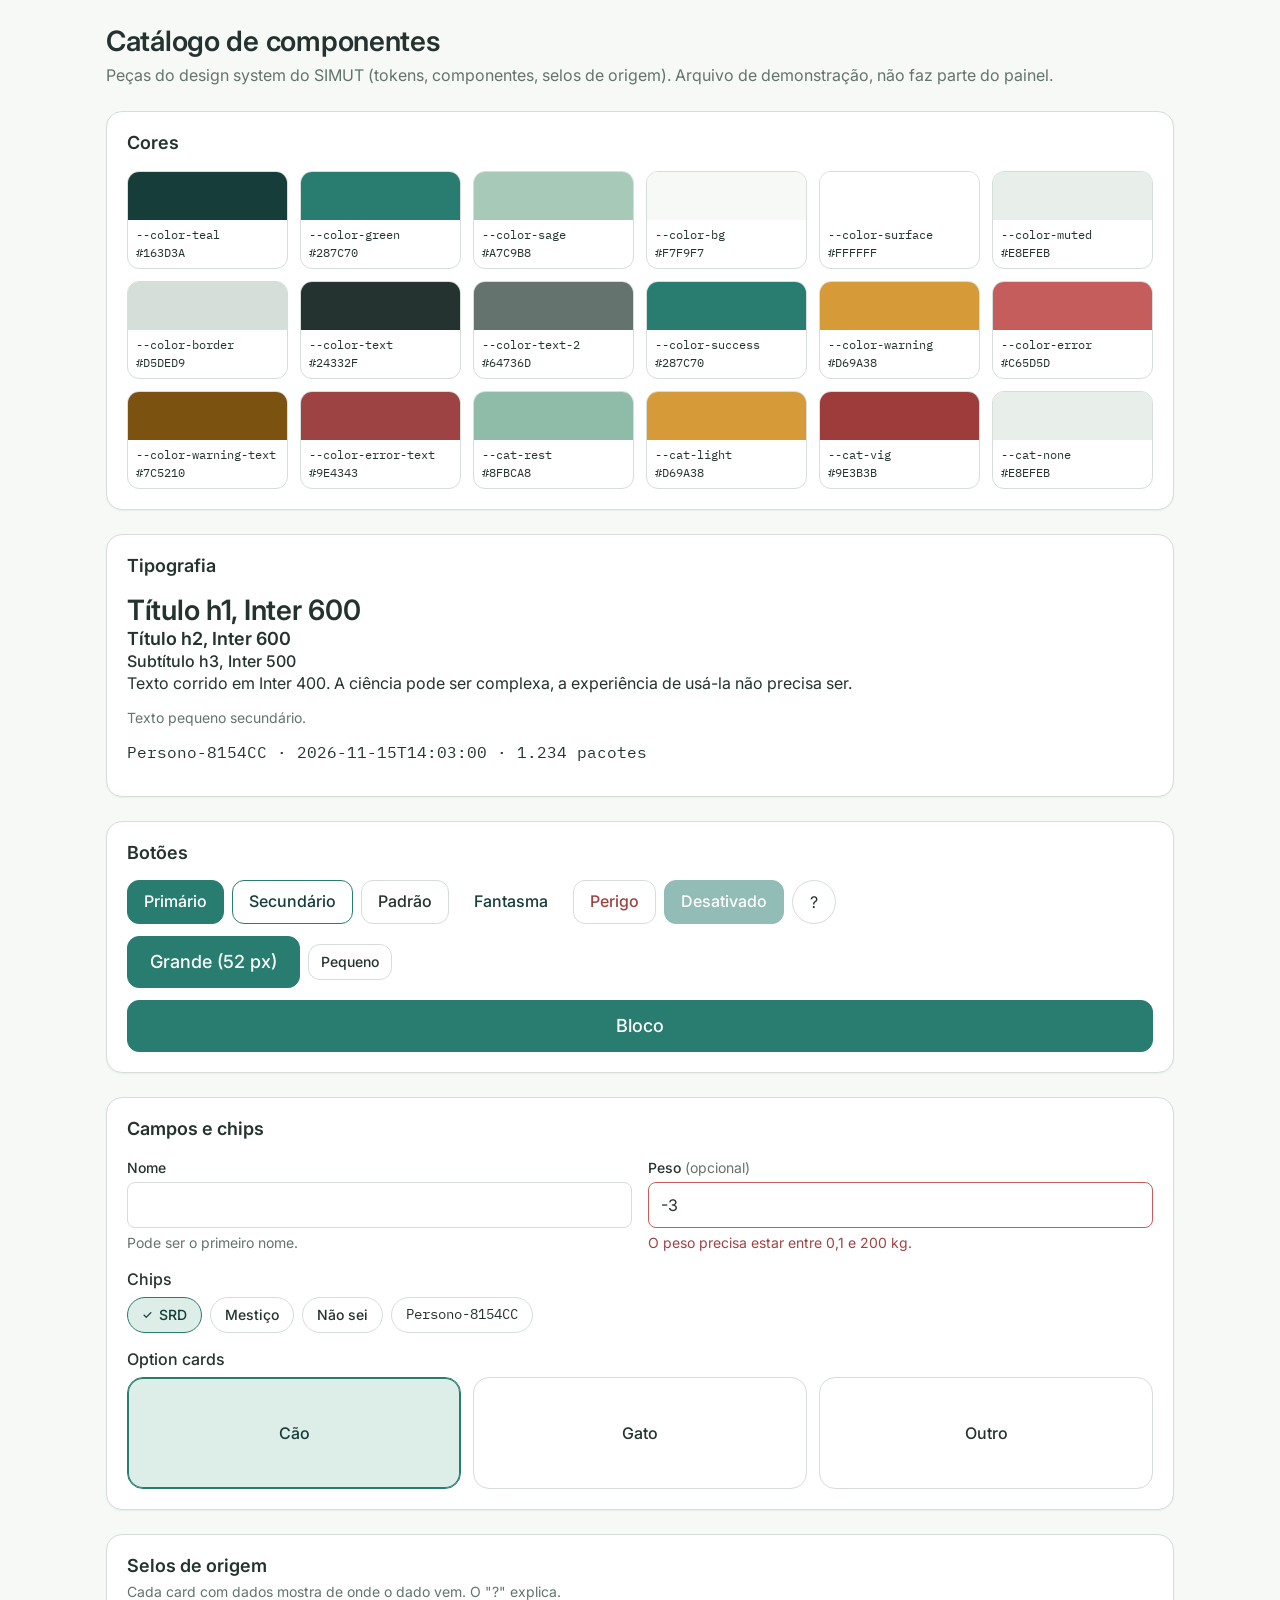
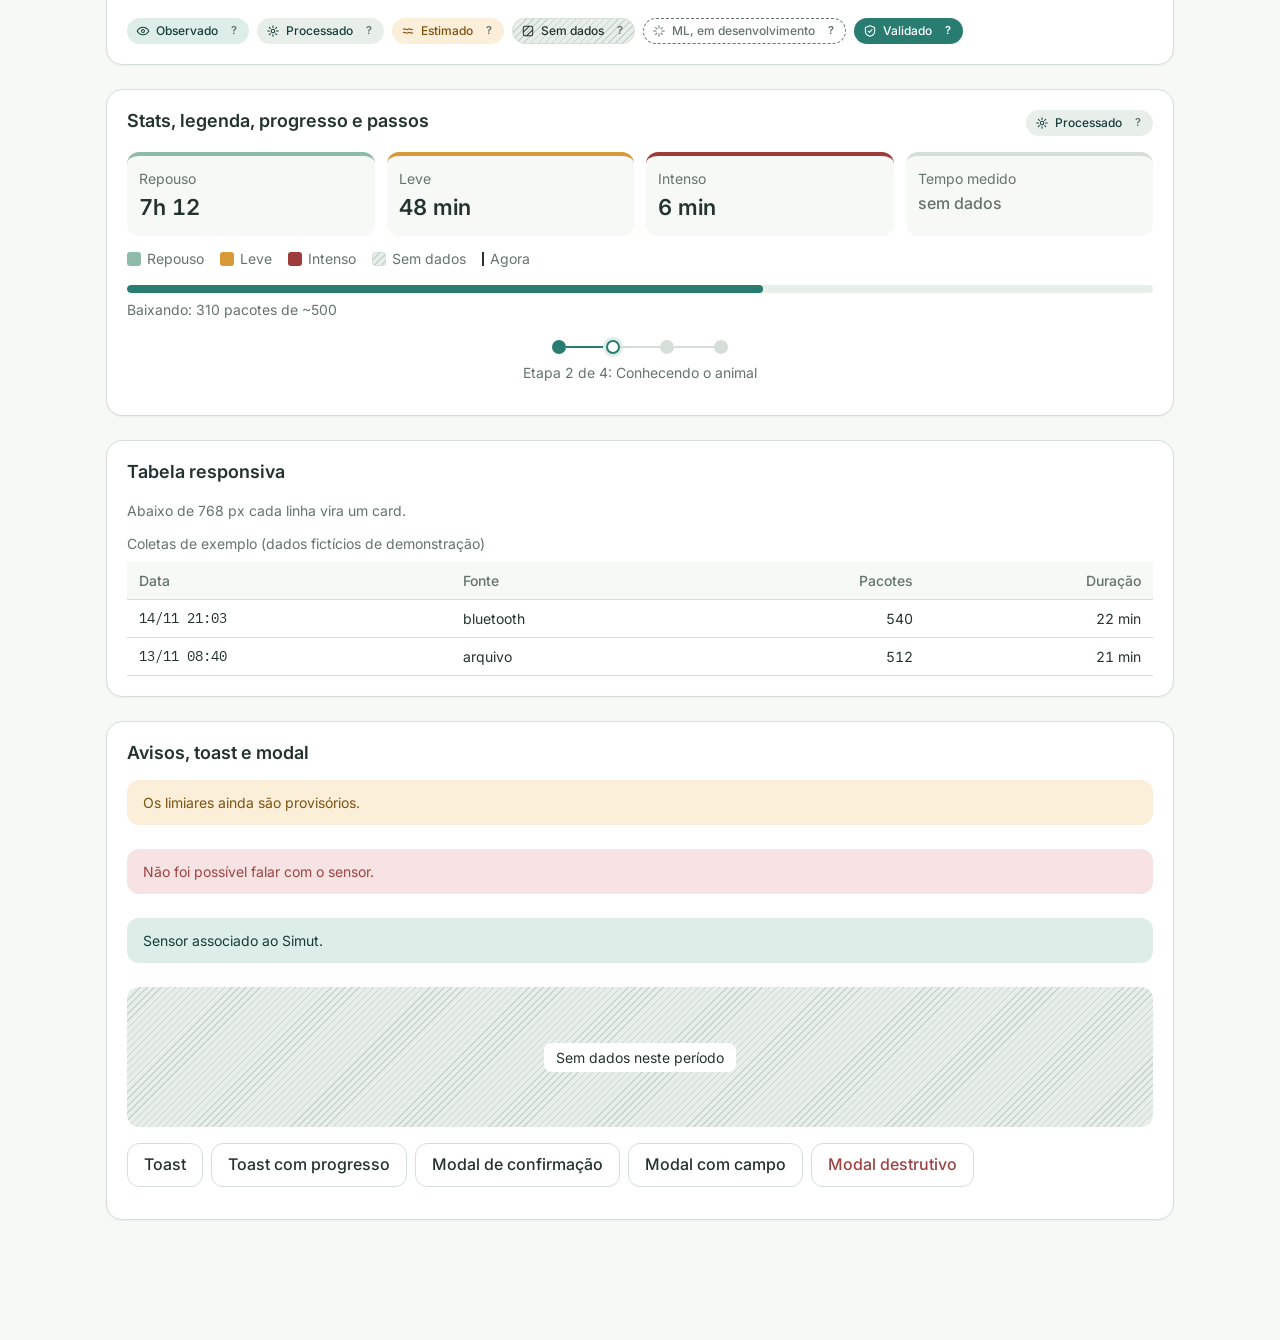
==== tools/componentes.html @ b7f7ee95 "feat: componentes base, toast, modal e selos de origem" ====
<!doctype html>
<html lang="pt-BR">
<head>
  <meta charset="utf-8">
  <meta name="viewport" content="width=device-width, initial-scale=1, viewport-fit=cover">
  <meta name="theme-color" content="#F7F9F7">
  <title>SIMUT | Catálogo de componentes</title>
  <link rel="icon" href="../img/simut.svg" type="image/svg+xml">
  <link rel="preconnect" href="https://fonts.googleapis.com">
  <link rel="preconnect" href="https://fonts.gstatic.com" crossorigin>
  <link rel="stylesheet" href="https://fonts.googleapis.com/css2?family=IBM+Plex+Mono:wght@400;500&family=Inter:wght@400;500;600&display=swap">
  <link rel="stylesheet" href="../css/tokens.css?v=10">
  <link rel="stylesheet" href="../css/base.css?v=10">
  <link rel="stylesheet" href="../css/components.css?v=10">
  <style>
    .cat { max-width: 1100px; margin: 0 auto; padding: 24px 16px 96px; display: grid; gap: 24px; }
    .cat > header p { margin: 4px 0 0; }
    .swatches { display: grid; grid-template-columns: repeat(auto-fill, minmax(140px, 1fr)); gap: 12px; }
    .swatch { border: 1px solid var(--color-border); border-radius: var(--radius); overflow: hidden; background: var(--color-surface); font-size: var(--fs-xs); }
    .swatch div { height: 48px; }
    .swatch p { margin: 0; padding: 6px 8px; }
    .demo-grid { display: grid; grid-template-columns: repeat(auto-fit, minmax(260px, 1fr)); gap: 16px; }
  </style>
</head>
<body>
  <a class="skip-link" href="#conteudo">Pular para o conteúdo</a>
  <main class="cat" id="conteudo">
    <header>
      <h1>Catálogo de componentes</h1>
      <p class="muted">Peças do design system do SIMUT (tokens, componentes, selos de origem). Arquivo de demonstração, não faz parte do painel.</p>
    </header>

    <section class="card" aria-labelledby="h-cores">
      <div class="card-head"><h2 id="h-cores">Cores</h2></div>
      <div class="swatches" id="swatches"></div>
    </section>

    <section class="card" aria-labelledby="h-tipo">
      <div class="card-head"><h2 id="h-tipo">Tipografia</h2></div>
      <h1>Título h1, Inter 600</h1>
      <h2>Título h2, Inter 600</h2>
      <h3>Subtítulo h3, Inter 500</h3>
      <p>Texto corrido em Inter 400. A ciência pode ser complexa, a experiência de usá-la não precisa ser.</p>
      <p class="small muted">Texto pequeno secundário.</p>
      <p class="mono">Persono-8154CC · 2026-11-15T14:03:00 · 1.234 pacotes</p>
    </section>

    <section class="card" aria-labelledby="h-btn">
      <div class="card-head"><h2 id="h-btn">Botões</h2></div>
      <div class="row">
        <button class="btn primary" type="button">Primário</button>
        <button class="btn secondary" type="button">Secundário</button>
        <button class="btn" type="button">Padrão</button>
        <button class="btn ghost" type="button">Fantasma</button>
        <button class="btn danger" type="button">Perigo</button>
        <button class="btn primary" type="button" disabled>Desativado</button>
        <button class="icon-btn" type="button" aria-label="Exemplo de botão de ícone">?</button>
      </div>
      <div class="row" style="margin-top:12px">
        <button class="btn primary lg" type="button">Grande (52 px)</button>
        <button class="btn sm" type="button">Pequeno</button>
      </div>
      <div style="margin-top:12px"><button class="btn primary lg btn-block" type="button">Bloco</button></div>
    </section>

    <section class="card" aria-labelledby="h-campos">
      <div class="card-head"><h2 id="h-campos">Campos e chips</h2></div>
      <div class="demo-grid">
        <div class="field">
          <label for="f1">Nome</label>
          <input class="input" id="f1" autocomplete="off" aria-describedby="f1-help">
          <p class="help" id="f1-help">Pode ser o primeiro nome.</p>
        </div>
        <div class="field">
          <label for="f2">Peso <span class="optional">(opcional)</span></label>
          <input class="input" id="f2" type="number" step="0.1" aria-invalid="true" aria-describedby="f2-err" value="-3">
          <p class="error" id="f2-err">O peso precisa estar entre 0,1 e 200 kg.</p>
        </div>
      </div>
      <h3 style="margin:16px 0 8px">Chips</h3>
      <div class="chips" role="radiogroup" aria-label="Raça" id="chipDemo">
        <button class="chip" type="button" role="radio" aria-checked="true">SRD</button>
        <button class="chip" type="button" role="radio" aria-checked="false">Mestiço</button>
        <button class="chip" type="button" role="radio" aria-checked="false">Não sei</button>
        <span class="chip static mono">Persono-8154CC</span>
      </div>
      <h3 style="margin:16px 0 8px">Option cards</h3>
      <div class="option-grid" role="radiogroup" aria-label="Espécie" id="optDemo">
        <button class="option-card" type="button" role="radio" aria-checked="true">Cão</button>
        <button class="option-card" type="button" role="radio" aria-checked="false">Gato</button>
        <button class="option-card" type="button" role="radio" aria-checked="false">Outro</button>
      </div>
    </section>

    <section class="card" aria-labelledby="h-selos">
      <div class="card-head">
        <div><h2 id="h-selos">Selos de origem</h2><p class="card-sub">Cada card com dados mostra de onde o dado vem. O "?" explica.</p></div>
      </div>
      <div class="row" id="badges"></div>
    </section>

    <section class="card" aria-labelledby="h-stats">
      <div class="card-head"><h2 id="h-stats">Stats, legenda, progresso e passos</h2><span id="statBadge"></span></div>
      <div class="stats">
        <div class="stat rest"><span class="label">Repouso</span><span class="value">7h 12</span></div>
        <div class="stat light"><span class="label">Leve</span><span class="value">48 min</span></div>
        <div class="stat vig"><span class="label">Intenso</span><span class="value">6 min</span></div>
        <div class="stat"><span class="label">Tempo medido</span><span class="value none">sem dados</span></div>
      </div>
      <ul class="legend">
        <li><span class="sw rest"></span>Repouso</li>
        <li><span class="sw light"></span>Leve</li>
        <li><span class="sw vig"></span>Intenso</li>
        <li><span class="sw none"></span>Sem dados</li>
        <li><span class="sw line"></span>Agora</li>
      </ul>
      <div class="progress" style="margin-top:16px">
        <div class="bar"><span style="width:62%"></span></div>
        <p>Baixando: 310 pacotes de ~500</p>
      </div>
      <div style="margin-top:20px">
        <ol class="steps" aria-hidden="true">
          <li class="done"><span class="dot"></span></li>
          <li class="current"><span class="dot"></span></li>
          <li><span class="dot"></span></li>
          <li><span class="dot"></span></li>
        </ol>
        <p class="steps-label">Etapa 2 de 4: Conhecendo o animal</p>
      </div>
    </section>

    <section class="card" aria-labelledby="h-tabela">
      <div class="card-head"><h2 id="h-tabela">Tabela responsiva</h2></div>
      <p class="small muted">Abaixo de 768 px cada linha vira um card.</p>
      <table class="table table--cards">
        <caption>Coletas de exemplo (dados fictícios de demonstração)</caption>
        <thead><tr><th>Data</th><th>Fonte</th><th class="num">Pacotes</th><th class="num">Duração</th></tr></thead>
        <tbody>
          <tr><td data-label="Data" class="mono">14/11 21:03</td><td data-label="Fonte">bluetooth</td><td data-label="Pacotes" class="num">540</td><td data-label="Duração" class="num">22 min</td></tr>
          <tr><td data-label="Data" class="mono">13/11 08:40</td><td data-label="Fonte">arquivo</td><td data-label="Pacotes" class="num">512</td><td data-label="Duração" class="num">21 min</td></tr>
        </tbody>
      </table>
    </section>

    <section class="card" aria-labelledby="h-avisos">
      <div class="card-head"><h2 id="h-avisos">Avisos, toast e modal</h2></div>
      <div class="stack">
        <p class="notice warning">Os limiares ainda são provisórios.</p>
        <p class="notice error">Não foi possível falar com o sensor.</p>
        <p class="notice success">Sensor associado ao Simut.</p>
        <div class="empty-state"><span>Sem dados neste período</span></div>
      </div>
      <div class="row" style="margin-top:16px">
        <button class="btn" type="button" id="tInfo">Toast</button>
        <button class="btn" type="button" id="tProg">Toast com progresso</button>
        <button class="btn" type="button" id="mConfirm">Modal de confirmação</button>
        <button class="btn" type="button" id="mPrompt">Modal com campo</button>
        <button class="btn danger" type="button" id="mDanger">Modal destrutivo</button>
      </div>
      <p class="small muted" id="modalOut" aria-live="polite"></p>
    </section>

    <div id="chartsDemo"></div>
  </main>

  <script type="module">
    import { badge, ORIGINS } from "../js/ui/badge.js?v=10";
    import { toast } from "../js/ui/toast.js?v=10";
    import { confirmModal, promptModal } from "../js/ui/modal.js?v=10";

    const colors = ["--color-teal", "--color-green", "--color-sage", "--color-bg", "--color-surface", "--color-muted", "--color-border",
      "--color-text", "--color-text-2", "--color-success", "--color-warning", "--color-error", "--color-warning-text", "--color-error-text",
      "--cat-rest", "--cat-light", "--cat-vig", "--cat-none"];
    const cs = getComputedStyle(document.documentElement);
    document.getElementById("swatches").innerHTML = colors.map((c) =>
      `<div class="swatch"><div style="background:var(${c})"></div><p class="mono">${c}<br>${cs.getPropertyValue(c).trim()}</p></div>`).join("");

    const b = document.getElementById("badges");
    for (const k of Object.keys(ORIGINS)) b.append(badge(k));
    document.getElementById("statBadge").append(badge("processado", { detail: "Janelas de 60 s, 32 Hz, limiares 40 e 250 mg." }));

    for (const group of ["chipDemo", "optDemo"]) {
      const g = document.getElementById(group);
      g.addEventListener("click", (e) => {
        const t = e.target.closest('[role="radio"]');
        if (!t) return;
        g.querySelectorAll('[role="radio"]').forEach((x) => x.setAttribute("aria-checked", String(x === t)));
      });
    }

    const out = document.getElementById("modalOut");
    document.getElementById("tInfo").onclick = () => toast("Sensor Persono-8154CC associado ao Simut.", { kind: "success" });
    document.getElementById("tProg").onclick = () => {
      const t = toast("Sincronizando sensor...", { persistent: true, progress: 0 });
      let p = 0;
      const iv = setInterval(() => {
        p += 20; t.progress(p, `Baixando: ${p * 5} pacotes de ~500`);
        if (p >= 100) { clearInterval(iv); t.update("Pronto: 500 pacotes salvos.", { kind: "success", timeout: 3000 }); }
      }, 400);
    };
    document.getElementById("mConfirm").onclick = async () => {
      out.textContent = `Resposta: ${await confirmModal("Trocar os limiares para leve 45 mg e intenso 230 mg?", { title: "Aplicar limiares", confirmLabel: "Aplicar" })}`;
    };
    document.getElementById("mPrompt").onclick = async () => {
      const v = await promptModal("Código das marcações", { title: "Colar marcações", placeholder: "SIMUT1:...", mono: true,
        validate: (x) => (x.trim().startsWith("SIMUT1:") ? "" : "O código começa com SIMUT1:") });
      out.textContent = `Resposta: ${v === null ? "cancelado" : v}`;
    };
    document.getElementById("mDanger").onclick = async () => {
      out.textContent = `Resposta: ${await confirmModal("Apagar todos os dados guardados neste navegador? A nuvem não é afetada.", { title: "Apagar dados deste aparelho", confirmLabel: "Apagar", danger: true })}`;
    };
  </script>
</body>
</html>
---- css/tokens.css ----
/* Design tokens do SIMUT (identidade da spec, seção 4; plano, seção 7).
   Breakpoints (referência, CSS não aceita variável em media query):
     mobile 360 a 767, tablet 768 a 1023, desktop 1024 a 1439, large 1440+ */

:root {
  /* Marca */
  --color-teal: #163D3A;
  --color-green: #287C70;
  --color-sage: #A7C9B8;

  /* Superfícies */
  --color-bg: #F7F9F7;
  --color-surface: #FFFFFF;
  --color-muted: #E8EFEB;
  --color-border: #D5DED9;

  /* Texto */
  --color-text: #24332F;
  --color-text-2: #64736D;
  --color-on-primary: #FFFFFF;

  /* Funcionais */
  --color-success: #287C70;
  --color-warning: #D69A38;
  --color-error: #C65D5D;
  --color-warning-text: #7C5210; /* texto pequeno de aviso, 6,8:1 em surface */
  --color-error-text: #9E4343;   /* texto pequeno de erro, 6,3:1 em surface */
  --color-warning-bg: #FBEFD9;
  --color-error-bg: #F7E3E3;
  --color-success-bg: #DDEDE7;
  --color-focus: #287C70;

  /* Categorias de atividade (ordinal; distinguíveis em protanopia, deuteranopia e tritanopia) */
  --cat-rest: #8FBCA8;
  --cat-light: #D69A38;
  --cat-vig: #9E3B3B;
  --cat-none: #E8EFEB;
  --cat-none-hatch: #C9D4CE; /* ausência nunca é cor lisa: sempre com hachura */
  --cat-none-pattern: repeating-linear-gradient(135deg, var(--cat-none) 0 4px, var(--cat-none-hatch) 4px 5px);

  /* Tipografia */
  --font-sans: "Inter", system-ui, -apple-system, "Segoe UI", Roboto, sans-serif;
  --font-mono: "IBM Plex Mono", ui-monospace, SFMono-Regular, Menlo, Consolas, monospace;
  --fs-xs: .75rem;
  --fs-sm: .875rem;
  --fs-md: 1rem;
  --fs-lg: 1.125rem;
  --fs-xl: 1.375rem;
  --fs-2xl: 1.75rem;
  --fw-regular: 400;
  --fw-medium: 500;
  --fw-semibold: 600;
  --lh: 1.5;
  --lh-tight: 1.25;

  /* Espaço */
  --sp-1: 4px;
  --sp-2: 8px;
  --sp-3: 12px;
  --sp-4: 16px;
  --sp-5: 20px;
  --sp-6: 24px;
  --sp-7: 28px;
  --sp-8: 32px;

  /* Raio e sombra */
  --radius-sm: 8px;
  --radius: 12px;
  --radius-lg: 16px;
  --radius-pill: 999px;
  --shadow-1: 0 1px 2px rgba(22, 61, 58, .06);

  /* Movimento */
  --dur: 160ms;
  --ease: cubic-bezier(.2, 0, 0, 1);

  /* Camadas */
  --z-sticky: 10;
  --z-nav: 20;
  --z-overlay: 30;
  --z-popover: 40;
  --z-modal: 50;
  --z-toast: 60;

  color-scheme: light;
}

@media (prefers-reduced-motion: reduce) {
  :root { --dur: 0ms; }
}
---- css/base.css ----
/* Base: reset, tipografia, foco e utilitários. Depende de css/tokens.css. */

*, *::before, *::after { box-sizing: border-box; }
html { -webkit-text-size-adjust: 100%; text-size-adjust: 100%; }
html, body { overflow-x: hidden; } /* rede de segurança; a causa real se evita com min-width: 0 */

body {
  margin: 0;
  background: var(--color-bg);
  color: var(--color-text);
  font-family: var(--font-sans);
  font-size: var(--fs-md);
  font-weight: var(--fw-regular);
  line-height: var(--lh);
  -webkit-font-smoothing: antialiased;
}

h1, h2, h3, h4 { margin: 0; line-height: var(--lh-tight); color: var(--color-text); }
h1 { font-size: var(--fs-2xl); font-weight: var(--fw-semibold); letter-spacing: -.01em; }
h2 { font-size: var(--fs-lg); font-weight: var(--fw-semibold); }
h3 { font-size: var(--fs-md); font-weight: var(--fw-medium); }
h4 { font-size: var(--fs-sm); font-weight: var(--fw-medium); }
p { margin: 0 0 var(--sp-3); }
a { color: var(--color-green); text-underline-offset: 2px; }
a:hover { color: var(--color-teal); }
img, svg { max-width: 100%; }
button, input, select, textarea { font: inherit; color: inherit; }
table { border-collapse: collapse; }
code, kbd, samp, pre, .mono { font-family: var(--font-mono); font-variant-numeric: tabular-nums; }
.num { font-variant-numeric: tabular-nums; }

/* Foco visível em tudo que é interativo */
:focus-visible {
  outline: 3px solid var(--color-focus);
  outline-offset: 2px;
  border-radius: 4px;
}
:focus:not(:focus-visible) { outline: none; }

/* Utilitários */
.visually-hidden {
  position: absolute !important;
  width: 1px; height: 1px;
  padding: 0; margin: -1px;
  overflow: hidden; clip: rect(0 0 0 0); clip-path: inset(50%);
  white-space: nowrap; border: 0;
}
.small { font-size: var(--fs-sm); }
.xsmall { font-size: var(--fs-xs); }
.muted { color: var(--color-text-2); }
.stack { display: grid; gap: var(--sp-3); }
.row { display: flex; flex-wrap: wrap; align-items: center; gap: var(--sp-2); }
.grow { flex: 1 1 auto; min-width: 0; }

.skip-link {
  position: absolute; left: var(--sp-4); top: -100px; z-index: var(--z-toast);
  background: var(--color-teal); color: var(--color-on-primary);
  padding: var(--sp-2) var(--sp-4); border-radius: var(--radius-sm); text-decoration: none;
}
.skip-link:focus { top: var(--sp-4); }

@media (prefers-reduced-motion: reduce) {
  *, *::before, *::after {
    animation-duration: 0.01ms !important;
    animation-iteration-count: 1 !important;
    transition-duration: 0.01ms !important;
    scroll-behavior: auto !important;
  }
}
---- css/components.css ----
/* Componentes base (plano, seção 7.4). Depende de tokens.css e base.css.
   Modificadores de botão seguem o padrão antigo (.btn.primary) para o markup existente continuar valendo. */

/* ---------- Botões ---------- */
.btn {
  appearance: none;
  display: inline-flex; align-items: center; justify-content: center; gap: var(--sp-2);
  min-height: 44px; padding: 10px 16px;
  border: 1px solid var(--color-border); border-radius: var(--radius);
  background: var(--color-surface); color: var(--color-text);
  font-weight: var(--fw-medium); line-height: 1.2; text-decoration: none; cursor: pointer;
  transition: background-color var(--dur) var(--ease), border-color var(--dur) var(--ease), color var(--dur) var(--ease);
}
.btn:hover { border-color: var(--color-sage); background: var(--color-bg); color: var(--color-text); }
.btn.primary { background: var(--color-green); border-color: var(--color-green); color: var(--color-on-primary); }
.btn.primary:hover { background: var(--color-teal); border-color: var(--color-teal); color: var(--color-on-primary); }
.btn.secondary { background: var(--color-surface); border-color: var(--color-green); color: var(--color-teal); }
.btn.ghost { background: transparent; border-color: transparent; color: var(--color-teal); }
.btn.ghost:hover { background: var(--color-muted); }
.btn.danger { color: var(--color-error-text); }
.btn.danger.primary { background: var(--color-error-text); border-color: var(--color-error-text); color: var(--color-on-primary); }
.btn.lg { min-height: 52px; padding: 14px 22px; font-size: var(--fs-lg); }
.btn.sm { min-height: 36px; padding: 6px 12px; font-size: var(--fs-sm); }
.btn-block { display: flex; width: 100%; }
.btn:disabled, .btn[aria-disabled="true"] { opacity: .5; cursor: not-allowed; }
.btn svg { width: 18px; height: 18px; flex: none; }

.icon-btn {
  display: inline-grid; place-items: center;
  width: 44px; height: 44px; padding: 0;
  border: 1px solid var(--color-border); border-radius: 50%;
  background: var(--color-surface); color: var(--color-text); cursor: pointer;
}
.icon-btn:hover { background: var(--color-muted); }
.icon-btn:disabled { opacity: .45; cursor: not-allowed; }
.icon-btn svg { width: 20px; height: 20px; }

/* Botão "?" de explicação */
.help-btn {
  display: inline-grid; place-items: center;
  width: 24px; height: 24px; padding: 0; margin-left: var(--sp-1);
  border: 1px solid var(--color-border); border-radius: 50%;
  background: var(--color-surface); color: var(--color-text-2);
  font-size: var(--fs-xs); font-weight: var(--fw-semibold); cursor: pointer; vertical-align: middle;
  position: relative;
}
.help-btn::after { content: ""; position: absolute; inset: -10px; } /* alvo de toque de 44 px */
.help-btn:hover, .help-btn[aria-expanded="true"] { background: var(--color-muted); color: var(--color-teal); }

/* ---------- Campos ---------- */
.field { display: grid; gap: var(--sp-1); min-width: 0; }
.field > label, .field .label { font-size: var(--fs-sm); font-weight: var(--fw-medium); color: var(--color-text); }
.field .help { font-size: var(--fs-sm); color: var(--color-text-2); margin: 0; }
.field .error { font-size: var(--fs-sm); color: var(--color-error-text); margin: 0; display: flex; gap: var(--sp-1); align-items: center; }
.field .error:empty { display: none; }
.field .optional { font-weight: var(--fw-regular); color: var(--color-text-2); }

.input, .select, .textarea {
  width: 100%; min-height: 44px; padding: 10px 12px;
  border: 1px solid var(--color-border); border-radius: var(--radius-sm);
  background: var(--color-surface); color: var(--color-text);
  transition: border-color var(--dur) var(--ease);
}
.input:hover, .select:hover, .textarea:hover { border-color: var(--color-sage); }
.input:focus-visible, .select:focus-visible, .textarea:focus-visible { border-color: var(--color-green); outline-offset: 0; }
.input[aria-invalid="true"], .select[aria-invalid="true"] { border-color: var(--color-error); }
.input.lg { min-height: 52px; font-size: var(--fs-lg); }
.input.mono { font-family: var(--font-mono); }

/* ---------- Cards ---------- */
.card {
  background: var(--color-surface);
  border: 1px solid var(--color-border);
  border-radius: var(--radius-lg);
  padding: var(--sp-5);
  box-shadow: var(--shadow-1);
  min-width: 0;
}
.card-head { display: flex; flex-wrap: wrap; align-items: flex-start; justify-content: space-between; gap: var(--sp-2) var(--sp-3); margin-bottom: var(--sp-4); }
.card-head h2 { display: flex; align-items: center; gap: var(--sp-1); }
.card-sub { margin: var(--sp-1) 0 0; font-size: var(--fs-sm); color: var(--color-text-2); }
.card-tools { display: flex; flex-wrap: wrap; align-items: center; gap: var(--sp-2); }

/* ---------- Selo de origem ---------- */
.badge-origin {
  display: inline-flex; align-items: center; gap: 6px;
  min-height: 24px; padding: 2px 4px 2px 8px;
  border: 1px solid transparent; border-radius: var(--radius-pill);
  font-size: var(--fs-xs); font-weight: var(--fw-medium); line-height: 1.2; white-space: nowrap;
  background: var(--color-muted); color: var(--color-teal);
}
.badge-origin svg { width: 14px; height: 14px; flex: none; }
.badge-origin .help-btn { width: 20px; height: 20px; margin: 0; font-size: 11px; border-color: transparent; background: transparent; }
.badge-origin[data-kind="observado"] { background: var(--color-success-bg); color: var(--color-teal); }
.badge-origin[data-kind="processado"] { background: var(--color-muted); color: var(--color-teal); }
.badge-origin[data-kind="estimado"] { background: var(--color-warning-bg); color: var(--color-warning-text); }
.badge-origin[data-kind="ausente"] { background: var(--cat-none-pattern); color: var(--color-text); border-color: var(--color-border); }
.badge-origin[data-kind="ml"] { background: var(--color-surface); color: var(--color-text-2); border: 1px dashed var(--color-text-2); }
.badge-origin[data-kind="validado"] { background: var(--color-green); color: var(--color-on-primary); }
.badge-origin[data-kind="validado"] .help-btn { color: var(--color-on-primary); }

/* ---------- Popover ---------- */
.popover-wrap { position: relative; display: inline-flex; }
.popover {
  position: absolute; z-index: var(--z-popover);
  top: calc(100% + 6px); right: 0;
  width: max-content; max-width: min(320px, calc(100vw - 32px));
  padding: var(--sp-3) var(--sp-4);
  background: var(--color-surface); color: var(--color-text);
  border: 1px solid var(--color-border); border-radius: var(--radius);
  box-shadow: 0 4px 16px rgba(22, 61, 58, .12);
  font-size: var(--fs-sm); font-weight: var(--fw-regular); line-height: var(--lh); white-space: normal; text-align: left;
}
.popover[hidden] { display: none; }
.popover p { margin: 0 0 var(--sp-2); }
.popover p:last-child { margin: 0; }
.popover .popover-title { font-weight: var(--fw-semibold); margin-bottom: var(--sp-1); }
.popover.align-left { right: auto; left: 0; }

/* ---------- Chips ---------- */
.chips { display: flex; flex-wrap: wrap; gap: var(--sp-2); }
.chip {
  display: inline-flex; align-items: center; gap: 6px;
  min-height: 36px; padding: 6px 14px;
  border: 1px solid var(--color-border); border-radius: var(--radius-pill);
  background: var(--color-surface); color: var(--color-text);
  font-size: var(--fs-sm); font-weight: var(--fw-medium); cursor: pointer;
  position: relative;
}
.chip::after { content: ""; position: absolute; inset: -4px 0; } /* alvo de toque de 44 px */
.chip:hover { border-color: var(--color-sage); }
.chip[aria-checked="true"], .chip[aria-pressed="true"] { background: var(--color-success-bg); border-color: var(--color-green); color: var(--color-teal); }
.chip[aria-checked="true"]::before, .chip[aria-pressed="true"]::before { content: "✓"; font-size: var(--fs-xs); }
.chip.static { cursor: default; }
.chip.static::after { display: none; }
.chip.mono { font-family: var(--font-mono); font-weight: var(--fw-regular); }

/* ---------- Option card (radiogroup grande do onboarding) ---------- */
.option-grid { display: grid; grid-template-columns: repeat(auto-fit, minmax(140px, 1fr)); gap: var(--sp-3); }
.option-card {
  display: grid; justify-items: center; align-content: center; gap: var(--sp-2);
  min-height: 112px; padding: var(--sp-4);
  border: 1.5px solid var(--color-border); border-radius: var(--radius-lg);
  background: var(--color-surface); color: var(--color-text);
  font-weight: var(--fw-medium); text-align: center; cursor: pointer;
  transition: border-color var(--dur) var(--ease), background-color var(--dur) var(--ease);
}
.option-card:hover { border-color: var(--color-sage); }
.option-card[aria-checked="true"] { border-color: var(--color-green); background: var(--color-success-bg); color: var(--color-teal); box-shadow: inset 0 0 0 1px var(--color-green); }
.option-card svg { width: 36px; height: 36px; color: var(--color-green); }
.option-card .option-desc { font-size: var(--fs-sm); font-weight: var(--fw-regular); color: var(--color-text-2); }
.option-card.row { grid-auto-flow: column; justify-content: start; justify-items: start; min-height: 64px; text-align: left; }

/* ---------- Stats ---------- */
.stats { display: grid; grid-template-columns: repeat(2, minmax(0, 1fr)); gap: var(--sp-3); }
@media (min-width: 560px) { .stats { grid-template-columns: repeat(4, minmax(0, 1fr)); } .stats.three { grid-template-columns: repeat(3, minmax(0, 1fr)); } }
.stat { background: var(--color-bg); border-radius: var(--radius); padding: var(--sp-3); border-top: 4px solid var(--color-border); min-width: 0; }
.stat.rest { border-top-color: var(--cat-rest); }
.stat.light { border-top-color: var(--cat-light); }
.stat.vig { border-top-color: var(--cat-vig); }
.stat .label { display: block; font-size: var(--fs-sm); color: var(--color-text-2); }
.stat .value { display: block; margin-top: 2px; font-size: var(--fs-xl); font-weight: var(--fw-semibold); font-variant-numeric: tabular-nums; }
.stat .value.none { font-size: var(--fs-md); font-weight: var(--fw-medium); color: var(--color-text-2); }

/* ---------- Legenda ---------- */
.legend { display: flex; flex-wrap: wrap; align-items: center; gap: var(--sp-2) var(--sp-4); margin: var(--sp-3) 0 0; padding: 0; list-style: none; font-size: var(--fs-sm); color: var(--color-text-2); }
.legend li, .legend .item { display: inline-flex; align-items: center; gap: 6px; }
.sw { display: inline-block; width: 14px; height: 14px; border-radius: 3px; flex: none; }
.sw.rest { background: var(--cat-rest); }
.sw.light { background: var(--cat-light); }
.sw.vig { background: var(--cat-vig); }
.sw.none { background: var(--cat-none-pattern); border: 1px solid var(--color-border); }
.sw.line { width: 2px; height: 14px; border-radius: 0; background: var(--color-text); }

/* ---------- Tooltip de gráfico ---------- */
.tooltip {
  position: absolute; z-index: var(--z-popover); pointer-events: none;
  max-width: 260px; padding: var(--sp-2) var(--sp-3);
  background: var(--color-teal); color: var(--color-on-primary);
  border-radius: var(--radius-sm); box-shadow: 0 4px 12px rgba(22, 61, 58, .2);
  font-size: var(--fs-sm); line-height: 1.35;
}
.tooltip[hidden] { display: none; }
.tooltip .tt-title { font-weight: var(--fw-semibold); }
.tooltip .tt-muted { opacity: .8; font-size: var(--fs-xs); }

/* ---------- Toast ---------- */
.toast-region {
  position: fixed; z-index: var(--z-toast);
  left: 50%; transform: translateX(-50%);
  bottom: calc(var(--sp-4) + env(safe-area-inset-bottom));
  display: grid; gap: var(--sp-2);
  width: min(480px, calc(100vw - 32px));
  pointer-events: none;
}
.toast {
  display: flex; flex-wrap: wrap; align-items: flex-start; gap: var(--sp-2) var(--sp-3);
  padding: var(--sp-3) var(--sp-4);
  background: var(--color-teal); color: var(--color-on-primary);
  border-radius: var(--radius); box-shadow: 0 6px 20px rgba(22, 61, 58, .2);
  font-size: var(--fs-sm); pointer-events: auto;
  animation: toast-in var(--dur) var(--ease);
}
.toast .toast-msg { flex: 1 1 0; min-width: 0; overflow-wrap: anywhere; }
.toast .toast-close { background: transparent; border: 0; color: inherit; cursor: pointer; padding: 0 4px; font-size: var(--fs-lg); line-height: 1; min-width: 24px; min-height: 24px; }
.toast[data-kind="success"] { background: var(--color-green); }
.toast[data-kind="error"] { background: var(--color-error-bg); color: var(--color-error-text); border: 1px solid var(--color-error); }
.toast[data-kind="warning"] { background: var(--color-warning-bg); color: var(--color-warning-text); border: 1px solid var(--color-warning); }
.toast .progress { flex: 1 1 100%; }
.toast .progress p { color: inherit; opacity: .85; }
@keyframes toast-in { from { opacity: 0; transform: translateY(8px); } }

/* ---------- Modal ---------- */
.modal {
  width: min(480px, calc(100vw - 32px)); max-height: calc(100dvh - 32px);
  padding: 0; border: 0; border-radius: var(--radius-lg);
  background: var(--color-surface); color: var(--color-text);
  box-shadow: 0 12px 40px rgba(22, 61, 58, .25);
}
.modal::backdrop { background: rgba(22, 61, 58, .45); }
.modal-inner { display: grid; gap: var(--sp-4); padding: var(--sp-6); }
.modal-title { font-size: var(--fs-xl); }
.modal-body { color: var(--color-text); }
.modal-body p:last-child { margin-bottom: 0; }
.modal-actions { display: flex; flex-wrap: wrap-reverse; justify-content: flex-end; gap: var(--sp-2); }
@media (max-width: 480px) { .modal-actions .btn { flex: 1 1 100%; } }

/* ---------- Progresso ---------- */
.progress { display: grid; gap: 6px; }
.progress .bar { height: 8px; background: var(--color-muted); border-radius: var(--radius-pill); overflow: hidden; }
.progress .bar > span { display: block; height: 100%; width: 0; background: var(--color-green); border-radius: inherit; transition: width var(--dur) var(--ease); }
.progress p { margin: 0; font-size: var(--fs-sm); color: var(--color-text-2); }
.toast .progress .bar { background: rgba(255, 255, 255, .25); }
.toast .progress .bar > span { background: var(--color-on-primary); }

/* ---------- Passos do onboarding ---------- */
.steps { display: flex; align-items: center; justify-content: center; margin: 0; padding: 0; list-style: none; }
.steps li { display: flex; align-items: center; }
.steps li + li::before { content: ""; width: 40px; height: 2px; background: var(--color-border); }
.steps li.done + li::before, .steps li.done::before { background: var(--color-green); }
.steps .dot { width: 14px; height: 14px; border-radius: 50%; background: var(--color-border); border: 2px solid var(--color-border); }
.steps li.done .dot { background: var(--color-green); border-color: var(--color-green); }
.steps li.current .dot { background: var(--color-surface); border-color: var(--color-green); box-shadow: 0 0 0 3px var(--color-success-bg); }
.steps-label { margin-top: var(--sp-2); text-align: center; font-size: var(--fs-sm); color: var(--color-text-2); }

/* ---------- Tabela ---------- */
.table-wrap { width: 100%; overflow-x: auto; }
.table { width: 100%; font-size: var(--fs-sm); }
.table th, .table td { padding: var(--sp-2) var(--sp-3); border-bottom: 1px solid var(--color-border); text-align: left; vertical-align: top; }
.table th { font-weight: var(--fw-medium); color: var(--color-text-2); background: var(--color-bg); }
.table td.num, .table th.num { text-align: right; font-variant-numeric: tabular-nums; }
.table caption { text-align: left; padding: 0 0 var(--sp-2); font-size: var(--fs-sm); color: var(--color-text-2); }
@media (max-width: 767px) {
  .table--cards thead { position: absolute; width: 1px; height: 1px; overflow: hidden; clip: rect(0 0 0 0); }
  .table--cards, .table--cards tbody, .table--cards tr, .table--cards td { display: block; width: 100%; }
  .table--cards tr { margin-bottom: var(--sp-3); padding: var(--sp-2) var(--sp-3); border: 1px solid var(--color-border); border-radius: var(--radius); background: var(--color-surface); }
  .table--cards td { display: flex; justify-content: space-between; gap: var(--sp-3); padding: 6px 0; border-bottom: 1px solid var(--color-muted); text-align: right; }
  .table--cards td:last-child { border-bottom: 0; }
  .table--cards td::before { content: attr(data-label); color: var(--color-text-2); text-align: left; font-weight: var(--fw-medium); }
}

/* ---------- Avisos inline ---------- */
.notice { display: flex; gap: var(--sp-2); align-items: flex-start; padding: var(--sp-3) var(--sp-4); border-radius: var(--radius); background: var(--color-muted); color: var(--color-text); font-size: var(--fs-sm); }
.notice.warning { background: var(--color-warning-bg); color: var(--color-warning-text); }
.notice.error { background: var(--color-error-bg); color: var(--color-error-text); }
.notice.success { background: var(--color-success-bg); color: var(--color-teal); }
.notice svg { width: 18px; height: 18px; flex: none; margin-top: 1px; }

/* ---------- Painel vazio / sem dados ---------- */
.empty-state {
  display: grid; place-items: center; min-height: 140px; padding: var(--sp-4);
  border-radius: var(--radius); background: var(--cat-none-pattern);
  color: var(--color-text); text-align: center; font-size: var(--fs-sm);
}
.empty-state > * { background: var(--color-surface); padding: var(--sp-1) var(--sp-3); border-radius: var(--radius-sm); }
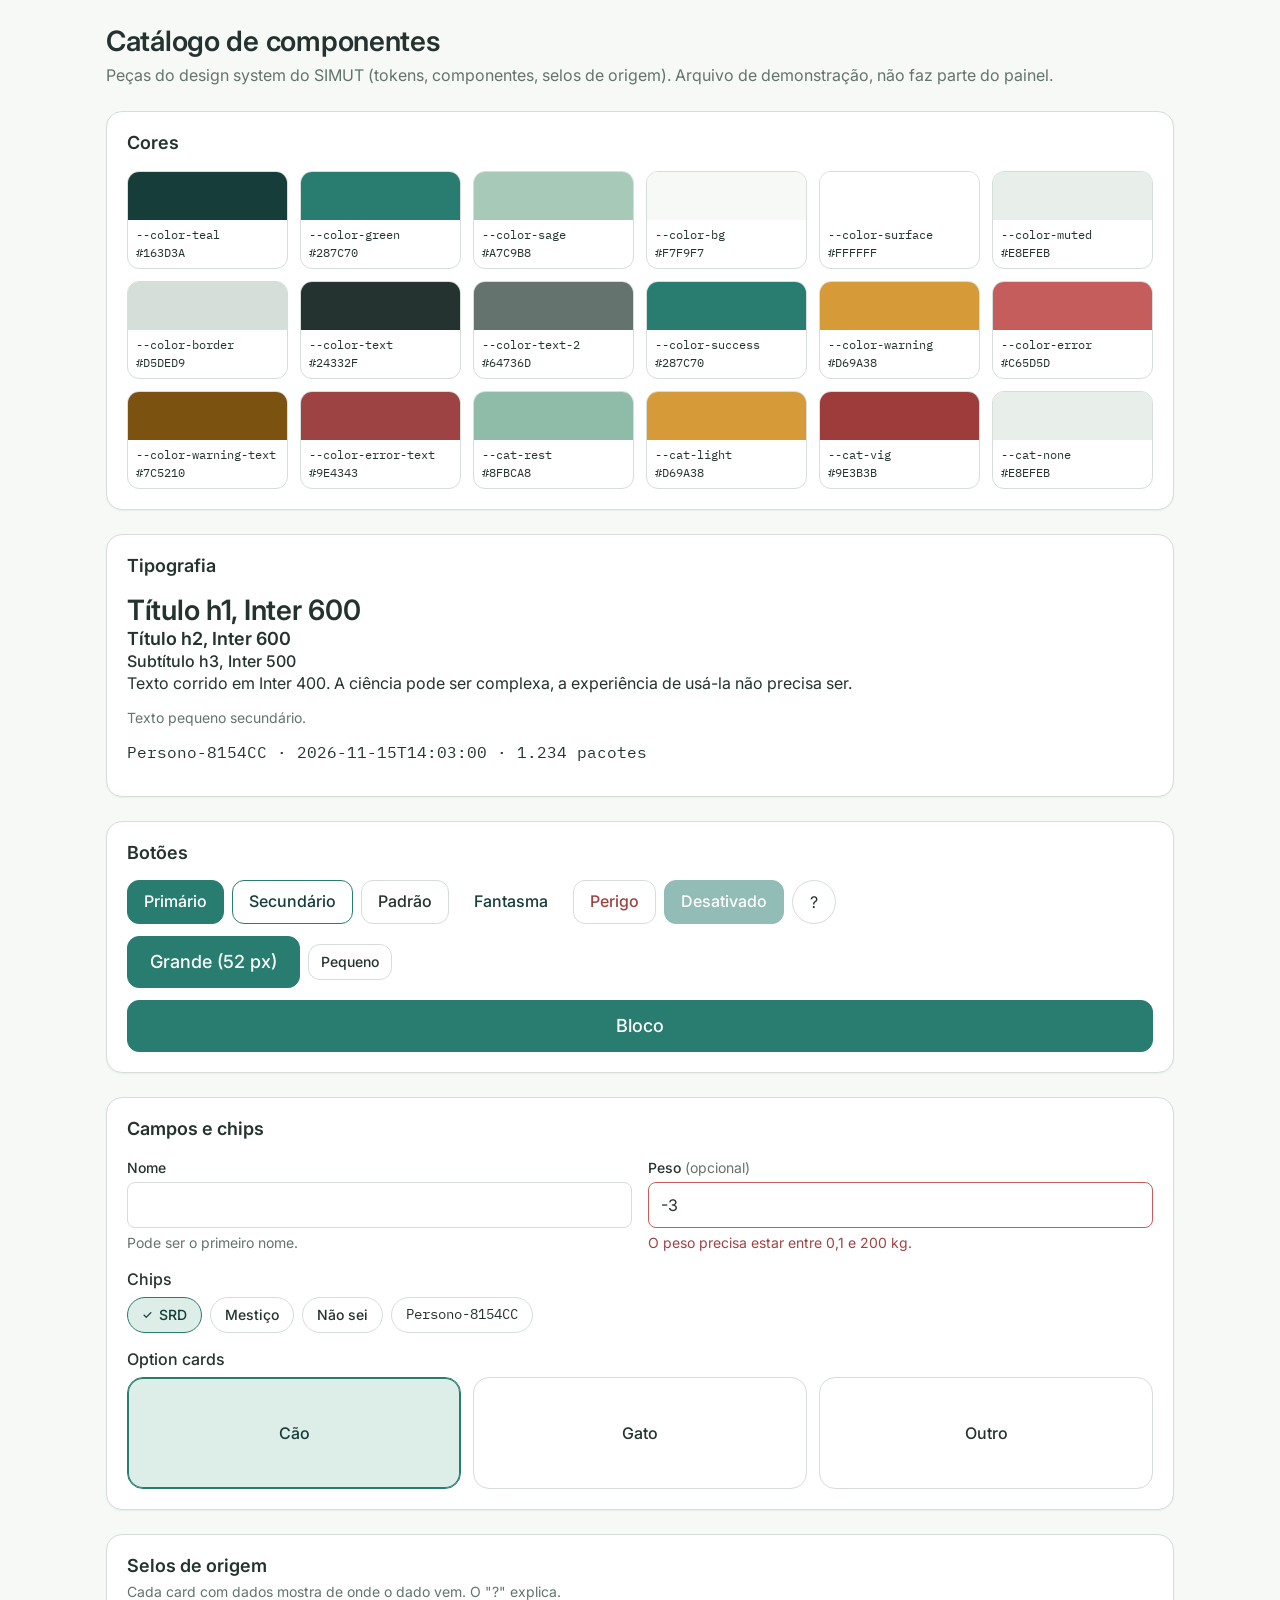
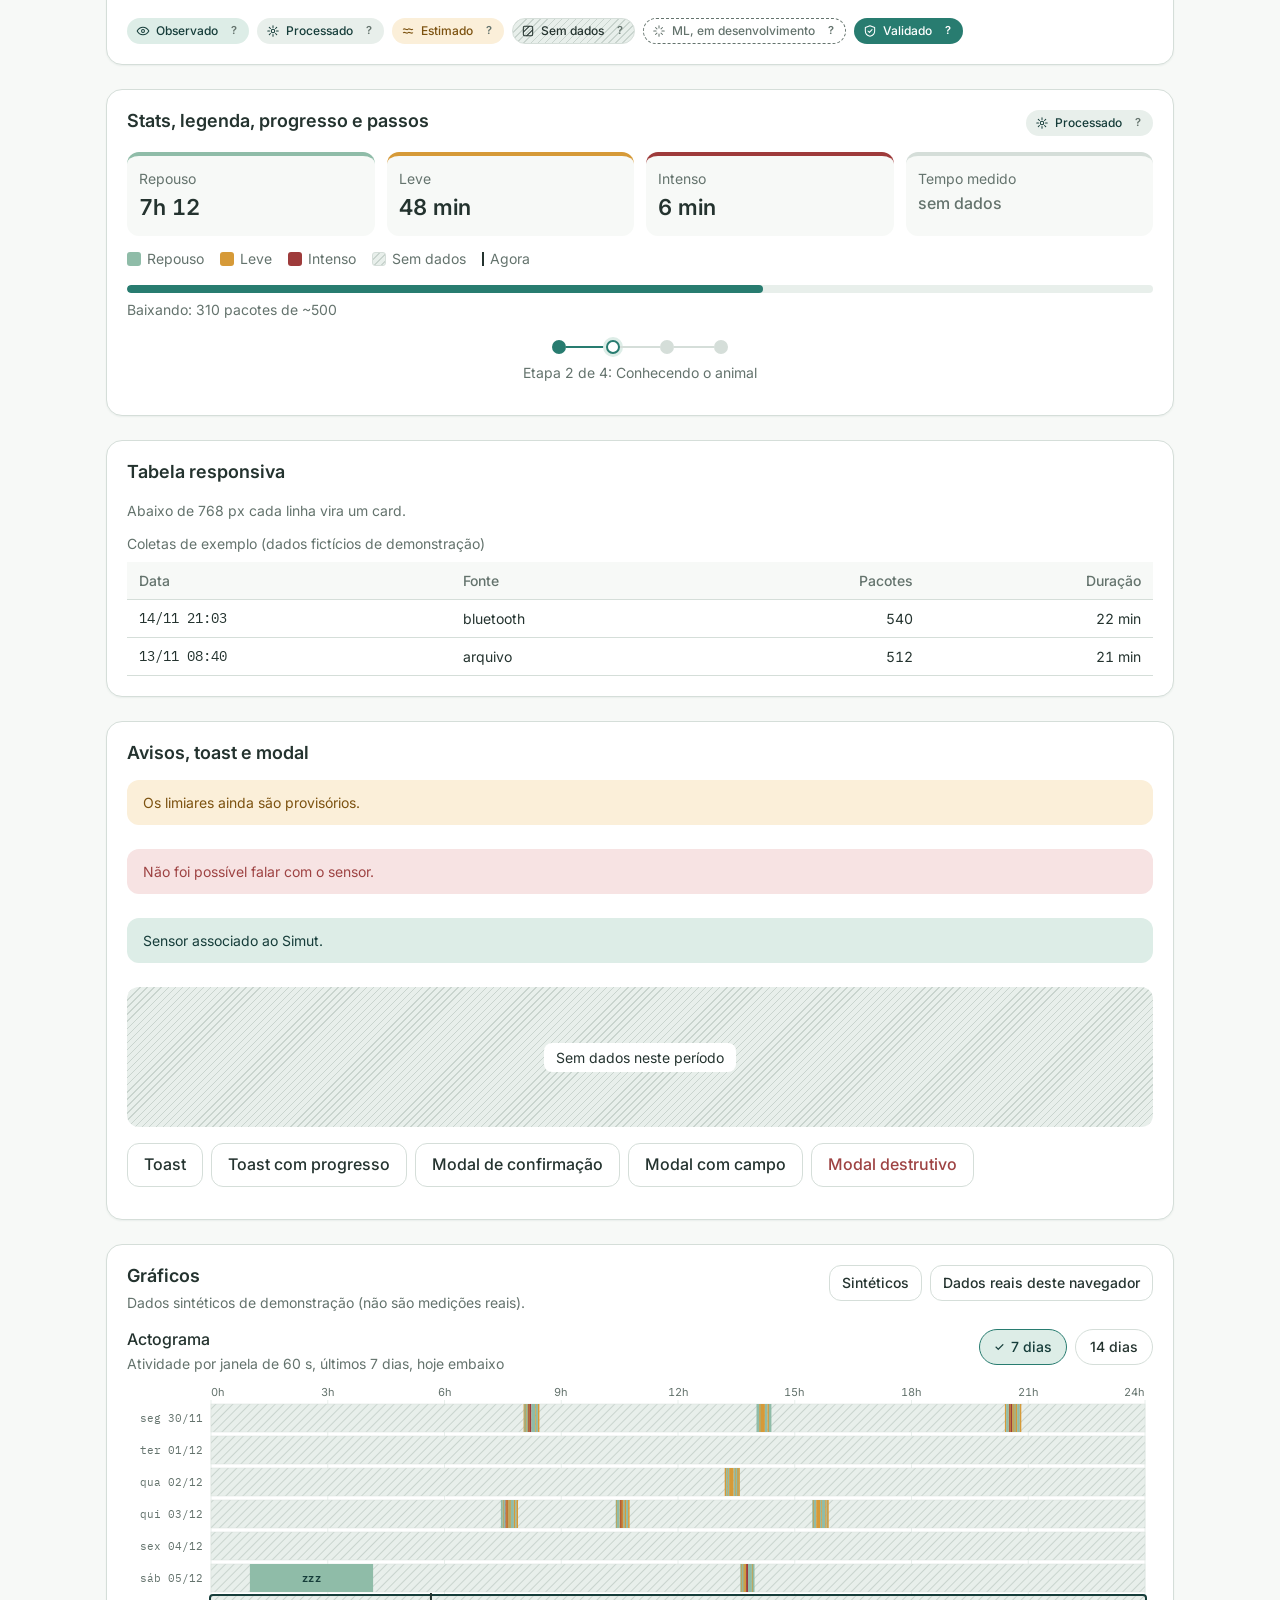
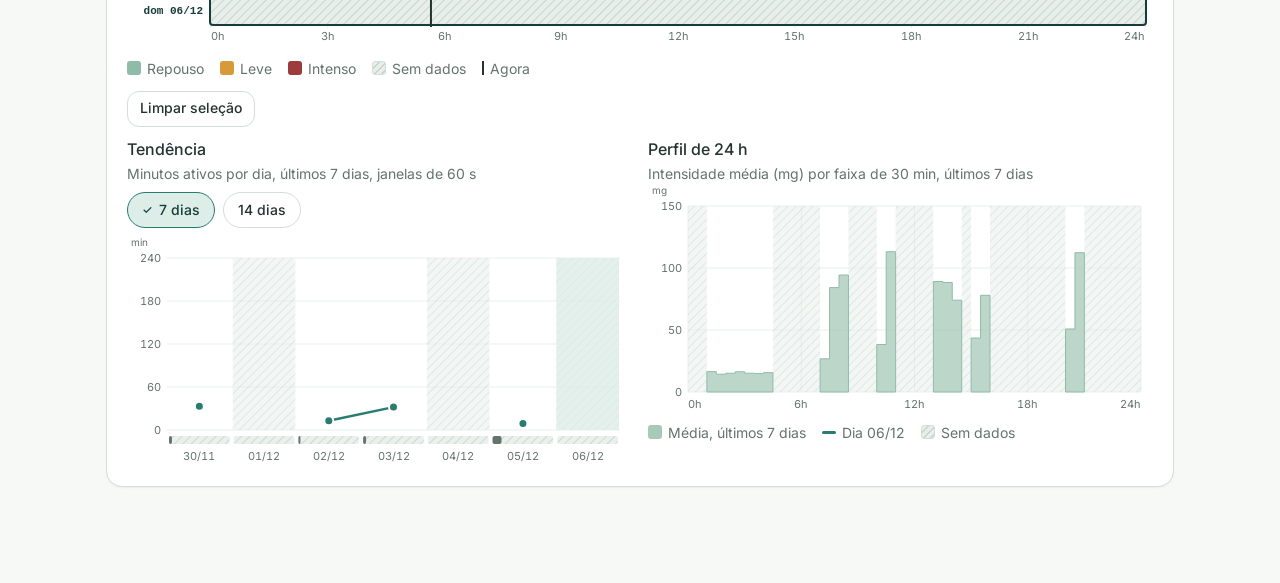
==== commit a651384e: "feat: actograma interativo, tendência e perfil de 24 h" ====
--- a/tools/componentes.html
+++ b/tools/componentes.html
@@ -12,6 +12,7 @@
   <link rel="stylesheet" href="../css/tokens.css?v=10">
   <link rel="stylesheet" href="../css/base.css?v=10">
   <link rel="stylesheet" href="../css/components.css?v=10">
+  <link rel="stylesheet" href="../css/pages.css?v=10">
   <style>
     .cat { max-width: 1100px; margin: 0 auto; padding: 24px 16px 96px; display: grid; gap: 24px; }
     .cat > header p { margin: 4px 0 0; }
@@ -160,13 +161,66 @@
       <p class="small muted" id="modalOut" aria-live="polite"></p>
     </section>
 
-    <div id="chartsDemo"></div>
+    <section class="card" aria-labelledby="h-graficos">
+      <div class="card-head">
+        <div>
+          <h2 id="h-graficos">Gráficos</h2>
+          <p class="card-sub" id="dataSource">Dados sintéticos de demonstração (não são medições reais).</p>
+        </div>
+        <div class="card-tools">
+          <button class="btn sm" type="button" id="useSynthetic" aria-pressed="true">Sintéticos</button>
+          <button class="btn sm" type="button" id="useReal" aria-pressed="false">Dados reais deste navegador</button>
+        </div>
+      </div>
+      <div class="stack">
+        <div>
+          <div class="card-head" style="margin-bottom:8px">
+            <div><h3 id="h-acto">Actograma</h3><p class="card-sub">Atividade por janela de 60 s, últimos <span id="actoDays">7</span> dias, hoje embaixo</p></div>
+            <div class="chips" role="radiogroup" aria-label="Janela do actograma" id="actoWin">
+              <button class="chip" type="button" role="radio" aria-checked="true" data-days="7">7 dias</button>
+              <button class="chip" type="button" role="radio" aria-checked="false" data-days="14">14 dias</button>
+            </div>
+          </div>
+          <div id="actoDemo"></div>
+          <ul class="legend">
+            <li><span class="sw rest"></span>Repouso</li>
+            <li><span class="sw light"></span>Leve</li>
+            <li><span class="sw vig"></span>Intenso</li>
+            <li><span class="sw none"></span>Sem dados</li>
+            <li><span class="sw line"></span>Agora</li>
+          </ul>
+          <p class="small muted" id="actoState" aria-live="polite"></p>
+          <button class="btn sm" type="button" id="actoClear">Limpar seleção</button>
+        </div>
+        <div class="demo-grid" style="grid-template-columns: repeat(auto-fit, minmax(300px, 1fr)); align-items: start">
+          <div>
+            <h3>Tendência</h3>
+            <p class="card-sub">Minutos ativos por dia, últimos <span id="trendDays">7</span> dias, janelas de 60 s</p>
+            <div class="chips" role="radiogroup" aria-label="Período da tendência" id="trendWin" style="margin:8px 0">
+              <button class="chip" type="button" role="radio" aria-checked="true" data-days="7">7 dias</button>
+              <button class="chip" type="button" role="radio" aria-checked="false" data-days="14">14 dias</button>
+            </div>
+            <div id="trendDemo"></div>
+          </div>
+          <div>
+            <h3>Perfil de 24 h</h3>
+            <p class="card-sub">Intensidade média (mg) por faixa de 30 min, últimos 7 dias</p>
+            <div id="profDemo"></div>
+          </div>
+        </div>
+      </div>
+    </section>
   </main>
 
   <script type="module">
     import { badge, ORIGINS } from "../js/ui/badge.js?v=10";
     import { toast } from "../js/ui/toast.js?v=10";
     import { confirmModal, promptModal } from "../js/ui/modal.js?v=10";
+    import { actogramRows, trend, profile24, buildEpochs, classify } from "../js/analysis.js?v=10";
+    import { loadSyncs, loadSettings } from "../js/store.js?v=10";
+    import { createActogram } from "../js/charts/actogram.js?v=10";
+    import { createTrend } from "../js/charts/trend.js?v=10";
+    import { createProfile24 } from "../js/charts/profile24.js?v=10";
 
     const colors = ["--color-teal", "--color-green", "--color-sage", "--color-bg", "--color-surface", "--color-muted", "--color-border",
       "--color-text", "--color-text-2", "--color-success", "--color-warning", "--color-error", "--color-warning-text", "--color-error-text",
@@ -209,6 +263,89 @@
     document.getElementById("mDanger").onclick = async () => {
       out.textContent = `Resposta: ${await confirmModal("Apagar todos os dados guardados neste navegador? A nuvem não é afetada.", { title: "Apagar dados deste aparelho", confirmLabel: "Apagar", danger: true })}`;
     };
+
+    // ---------- gráficos ----------
+    const settings = loadSettings();
+    const dayStart = (t) => { const d = new Date(t); d.setHours(0, 0, 0, 0); return d.getTime(); };
+    const addDays = (t, n) => { const d = new Date(t); d.setDate(d.getDate() + n); return dayStart(d); };
+
+    // Gerador determinístico: downloads esparsos de ~20 min, alguns dias sem dados, repouso longo à noite.
+    function synthetic() {
+      let seed = 7;
+      const rnd = () => ((seed = (seed * 16807) % 2147483647) / 2147483647);
+      const today = dayStart(Date.now()), out = [];
+      const add = (t0, minutes, pick) => { for (let m = 0; m < minutes; m++) { const mg = pick(m); out.push({ t: t0 + m * 60000, mg, cls: classify(mg, settings) }); } };
+      for (let i = 13; i >= 0; i--) {
+        if ([2, 5, 9].includes(i)) continue; // dias sem dados
+        const day = addDays(today, -i);
+        if (i % 4 === 1) add(day + 1 * 3600000, 190, () => 5 + rnd() * 20); // repouso noturno longo (zzz)
+        const n = 1 + Math.floor(rnd() * 3);
+        for (let k = 0; k < n; k++) {
+          const h = 7 + Math.floor(rnd() * 14);
+          const t0 = day + h * 3600000 + Math.floor(rnd() * 40) * 60000;
+          if (i === 0 && t0 + 25 * 60000 > Date.now()) continue;
+          add(t0, 20 + Math.floor(rnd() * 6), (m) => (m > 6 && m < 12 ? 120 + rnd() * 250 : rnd() < 0.3 ? 50 + rnd() * 100 : 5 + rnd() * 30));
+        }
+      }
+      return out.sort((a, b) => a.t - b.t);
+    }
+
+    let epochs = synthetic();
+    let actoDaysN = 7, trendDaysN = 7, selectedDay = dayStart(Date.now());
+    const actoState = document.getElementById("actoState");
+    const acto = createActogram(document.getElementById("actoDemo"), {
+      onSelectDay: (d) => { selectedDay = d; actoState.textContent = `Dia selecionado: ${new Date(d).toLocaleDateString("pt-BR")}`; refresh(false); },
+      onSelectRange: (r) => {
+        if (!r) { actoState.textContent = "Seleção limpa."; return; }
+        const win = epochs.filter((e) => e.t >= r.from && e.t < r.to);
+        const c = { rest: 0, light: 0, vig: 0 }; for (const e of win) c[e.cls]++;
+        const span = Math.round((r.to - r.from) / 60000);
+        actoState.textContent = `Período ${new Date(r.from).toLocaleTimeString("pt-BR", { hour: "2-digit", minute: "2-digit" })} a ${new Date(r.to).toLocaleTimeString("pt-BR", { hour: "2-digit", minute: "2-digit" })}: repouso ${c.rest} min, leve ${c.light} min, intenso ${c.vig} min, cobertura ${win.length} de ${span} min.`;
+      },
+    });
+    const tr = createTrend(document.getElementById("trendDemo"), { onSelectDay: (d) => { selectedDay = d; refresh(); } });
+    const pf = createProfile24(document.getElementById("profDemo"));
+
+    function refresh(updateActo = true) {
+      const t0 = performance.now();
+      const today = Date.now();
+      if (updateActo) acto.update({ rows: actogramRows(epochs, today, settings, actoDaysN), selectedDay, epochSec: settings.epoch });
+      const t1 = performance.now();
+      tr.update({ rows: trend(epochs, today, settings, trendDaysN), selectedDay });
+      const from = addDays(dayStart(today), -6);
+      pf.update({
+        period: profile24(epochs, { from, to: addDays(dayStart(today), 1), binMin: 30 }),
+        day: profile24(epochs, { from: selectedDay, to: addDays(selectedDay, 1), binMin: 30 }),
+        periodLabel: "últimos 7 dias", dayLabel: new Date(selectedDay).toLocaleDateString("pt-BR", { day: "2-digit", month: "2-digit" }),
+      });
+      window.__chartTimes = { actogramMs: t1 - t0, totalMs: performance.now() - t0 };
+    }
+    refresh();
+
+    const radio = (groupId, fn) => {
+      const g = document.getElementById(groupId);
+      g.addEventListener("click", (e) => {
+        const t = e.target.closest('[role="radio"]'); if (!t) return;
+        g.querySelectorAll('[role="radio"]').forEach((x) => x.setAttribute("aria-checked", String(x === t)));
+        fn(Number(t.dataset.days));
+      });
+    };
+    radio("actoWin", (d) => { actoDaysN = d; document.getElementById("actoDays").textContent = d; refresh(); });
+    radio("trendWin", (d) => { trendDaysN = d; document.getElementById("trendDays").textContent = d; refresh(); });
+    document.getElementById("actoClear").onclick = () => acto.clearSelection();
+
+    const src = document.getElementById("dataSource");
+    const setPressed = (real) => { document.getElementById("useReal").setAttribute("aria-pressed", String(real)); document.getElementById("useSynthetic").setAttribute("aria-pressed", String(!real)); };
+    document.getElementById("useSynthetic").onclick = () => { epochs = synthetic(); setPressed(false); src.textContent = "Dados sintéticos de demonstração (não são medições reais)."; refresh(); };
+    document.getElementById("useReal").onclick = async () => {
+      try {
+        const syncs = await loadSyncs();
+        const r = buildEpochs(syncs, settings);
+        epochs = r.epochs; setPressed(true);
+        src.textContent = `Dados reais guardados neste navegador: ${syncs.length} downloads, ${r.epochs.length} janelas (todos os animais).`;
+        refresh();
+      } catch (e) { src.textContent = `Não consegui ler os dados deste navegador: ${e.message}`; }
+    };
   </script>
 </body>
 </html>
--- a/css/pages.css
+++ b/css/pages.css
@@ -0,0 +1,49 @@
+/* Estilos de páginas e gráficos. Depende de tokens.css, base.css e components.css. */
+
+/* ---------- Gráficos (actograma, tendência, perfil 24 h) ---------- */
+.chart { width: 100%; min-width: 0; }
+.chart-fig { margin: 0; min-width: 0; }
+.chart-box { position: relative; width: 100%; min-width: 0; touch-action: pan-y; }
+.chart-svg { display: block; width: 100%; height: auto; overflow: visible; font-family: var(--font-sans); user-select: none; -webkit-user-select: none; }
+.chart-svg:focus { outline: none; }
+.chart-svg:focus-visible { outline: 3px solid var(--color-focus); outline-offset: 4px; border-radius: var(--radius-sm); }
+.chart-svg .grid { stroke: var(--color-muted); stroke-width: 1; }
+.chart-svg .axis { fill: var(--color-text-2); font-size: 11px; font-variant-numeric: tabular-nums; }
+.chart-svg .axis.unit { font-size: 10px; }
+.chart-svg .empty-label { fill: var(--color-text); font-size: 13px; font-weight: 500; paint-order: stroke; stroke: var(--color-surface); stroke-width: 4px; }
+.chart-svg .col-sel { fill: var(--color-success-bg); opacity: .6; }
+.chart-svg .col-active { fill: var(--color-teal); opacity: .07; }
+.chart-sel, .chart-info { margin: var(--sp-2) 0 0; color: var(--color-text); }
+.chart-info { padding: var(--sp-2) var(--sp-3); background: var(--color-bg); border-radius: var(--radius-sm); }
+.chart-legend { margin-top: var(--sp-2); }
+
+/* Actograma */
+.acto .row-label { fill: var(--color-text-2); font-family: var(--font-mono); font-size: 11px; }
+.acto .row-label.sel { fill: var(--color-teal); font-weight: 600; }
+.acto .row-bg { stroke: var(--color-border); stroke-width: .5; }
+.acto .row-sel { fill: none; stroke: var(--color-teal); stroke-width: 2; rx: 3; pointer-events: none; }
+.acto .block { cursor: pointer; }
+.acto .block:focus { outline: none; }
+.acto .block:focus-visible rect { stroke: var(--color-teal); stroke-width: 3; }
+.acto .block:hover rect { filter: brightness(.92); }
+.acto .zzz { fill: var(--color-teal); font-size: 11px; font-weight: 600; letter-spacing: .05em; pointer-events: none; }
+.acto .now-line { stroke: var(--color-text); stroke-width: 2; pointer-events: none; }
+.acto .range { fill: var(--color-teal); fill-opacity: .14; stroke: var(--color-teal); stroke-width: 1.5; stroke-dasharray: 4 3; pointer-events: none; }
+
+/* Tendência */
+.trend .trend-line { fill: none; stroke: var(--color-green); stroke-width: 2.5; stroke-linejoin: round; stroke-linecap: round; }
+.trend .trend-dot { fill: var(--color-green); stroke: var(--color-surface); stroke-width: 2; }
+.trend .trend-dot.active { fill: var(--color-teal); }
+.trend .cov-bg { opacity: .9; }
+.trend .cov { fill: var(--color-text-2); }
+
+/* Perfil 24 h */
+.profile24 .prof-area { fill: var(--color-sage); fill-opacity: .75; stroke: var(--cat-rest); stroke-width: 1; }
+.profile24 .prof-day { fill: none; stroke: var(--color-green); stroke-width: 2.5; stroke-linejoin: round; }
+.sw.area { background: var(--color-sage); }
+.sw.dayline { height: 3px; border-radius: 2px; background: var(--color-green); }
+
+@media (max-width: 767px) {
+  .chart-svg .axis { font-size: 10px; }
+  .acto .row-label { font-size: 10px; }
+}
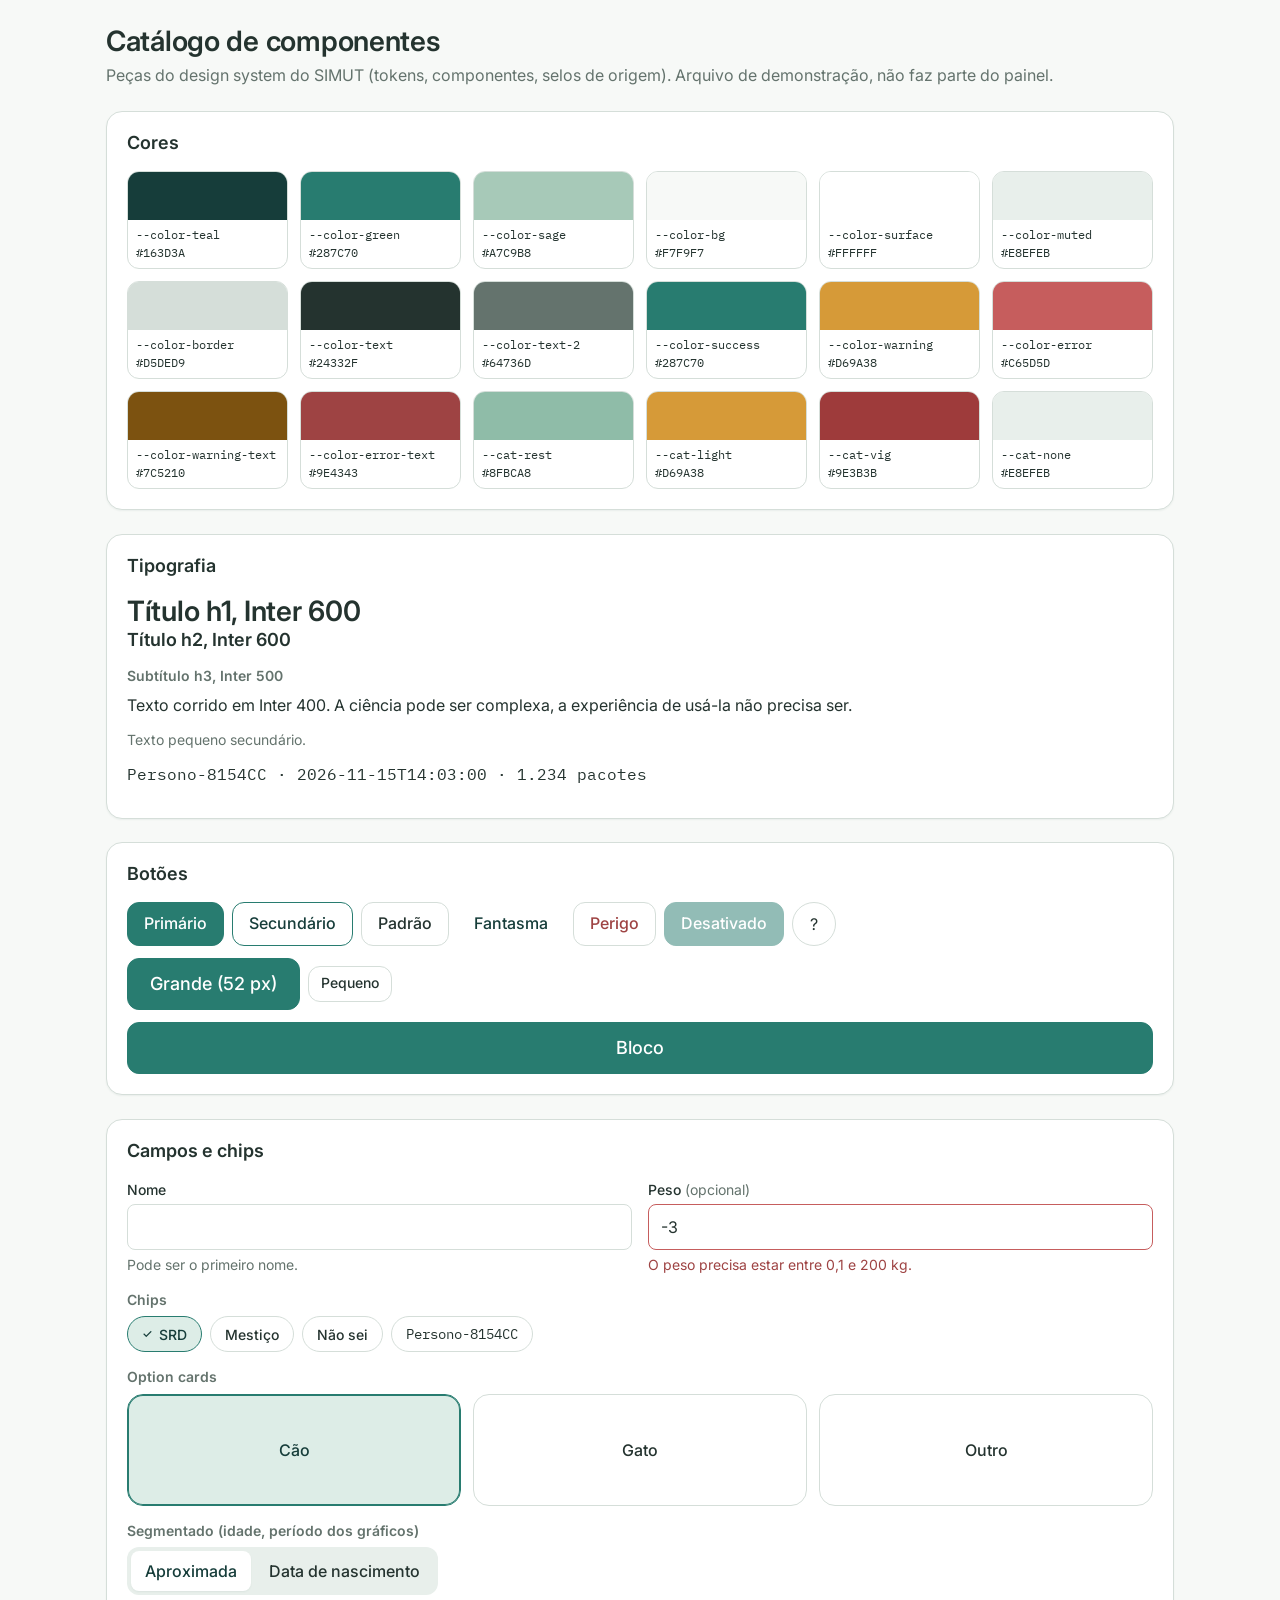
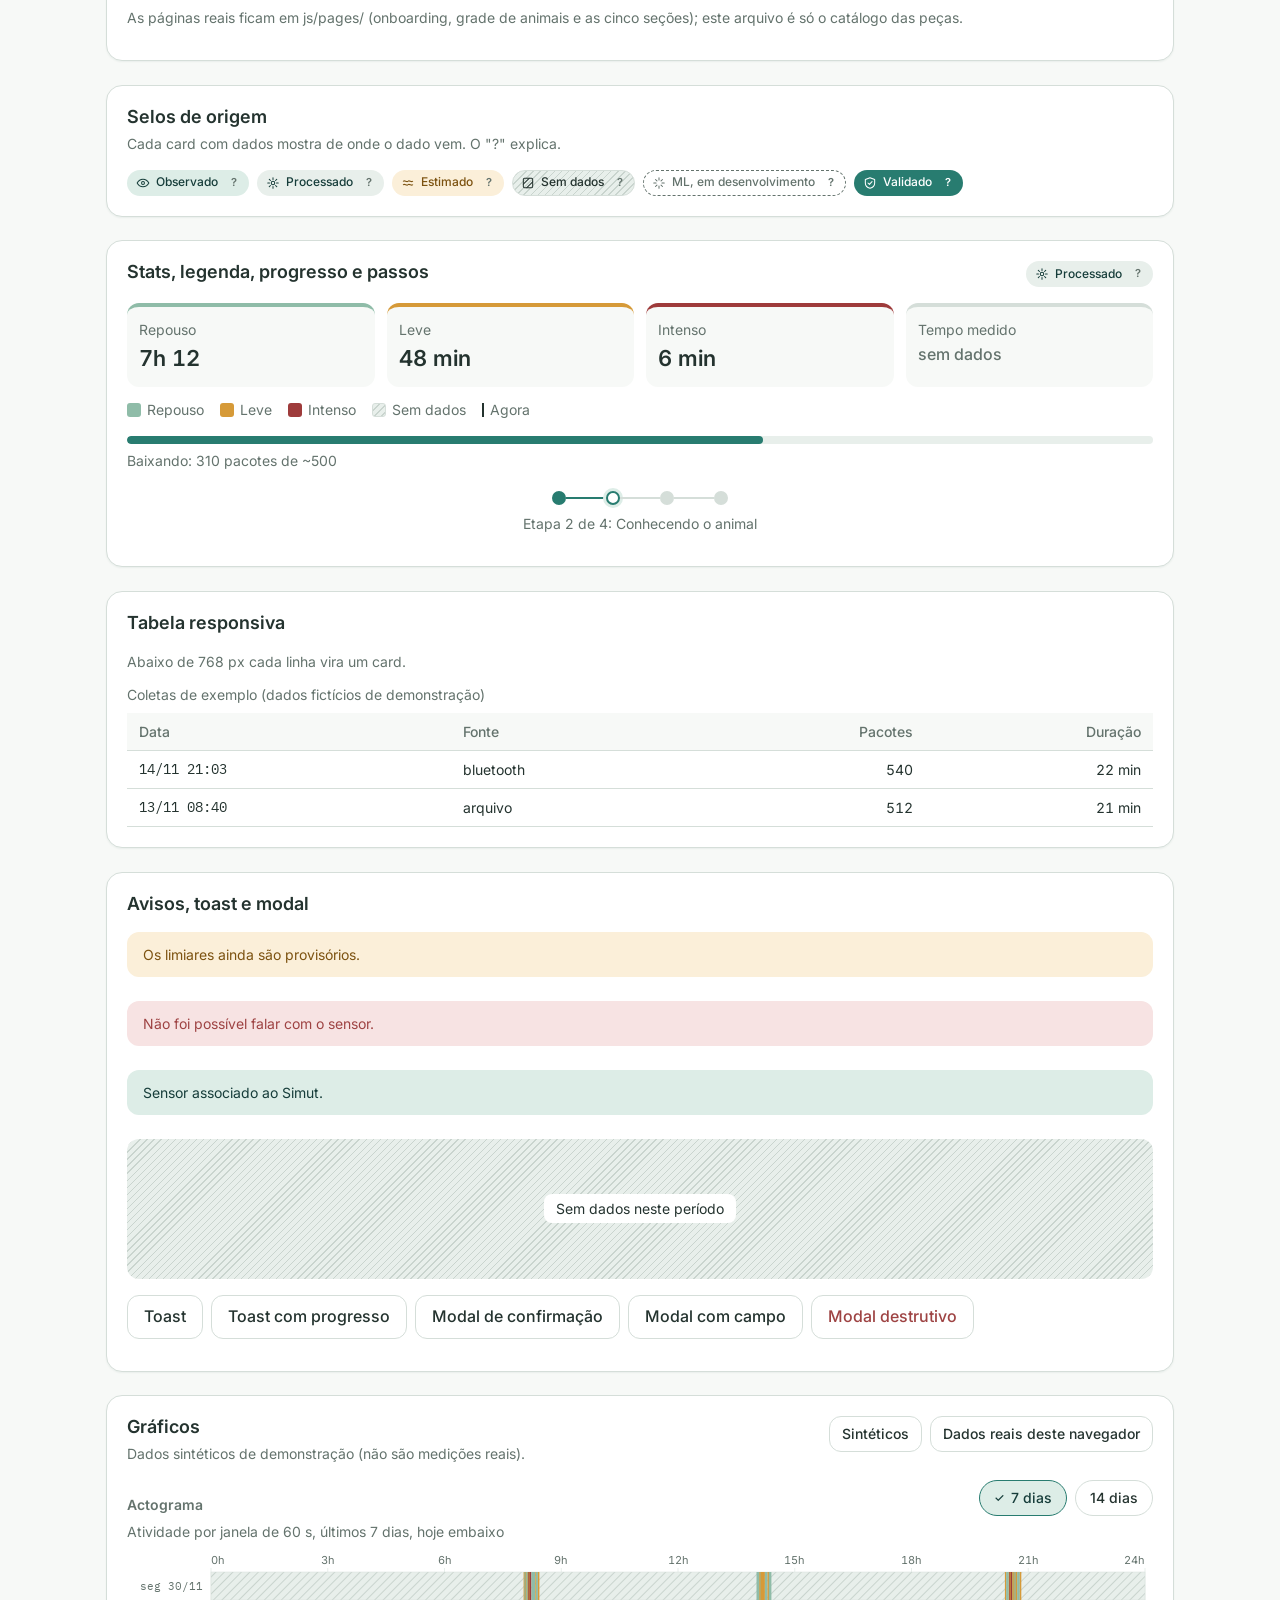
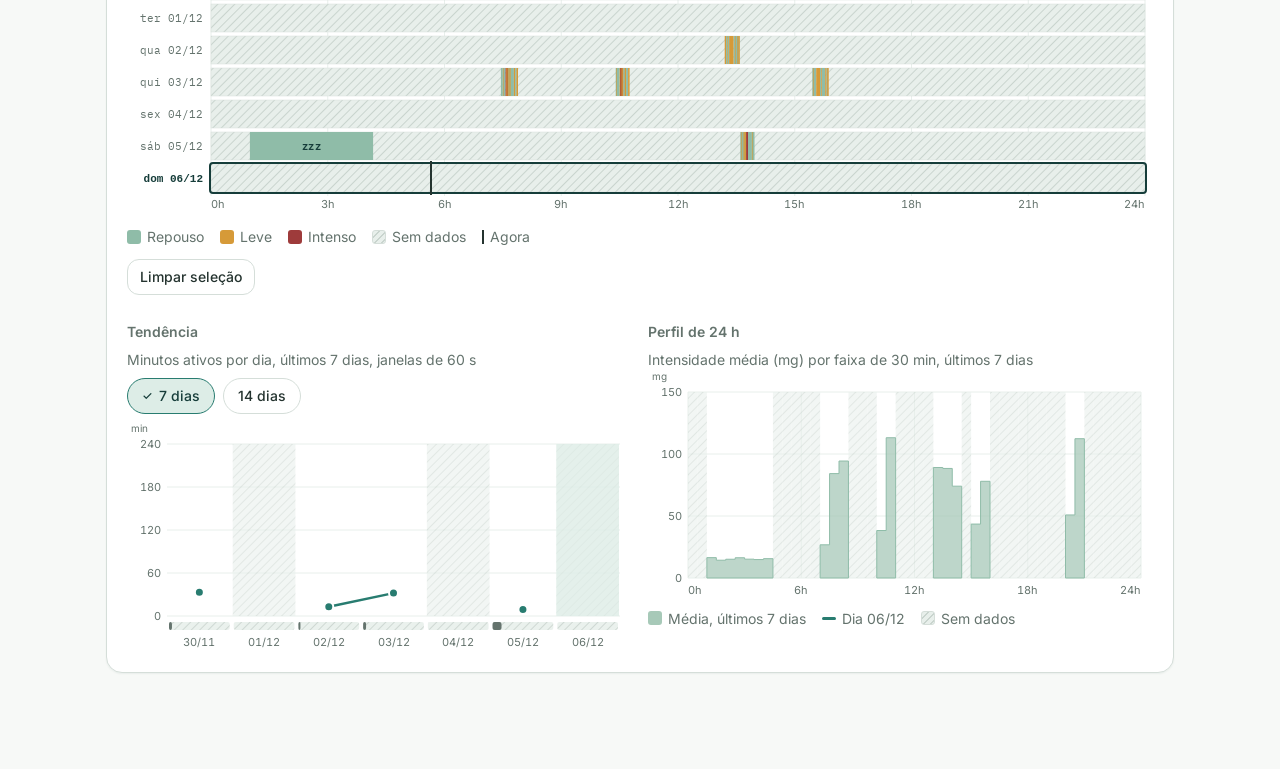
==== commit 1ff43de9: "docs: atualiza README e decisões da plataforma" ====
--- a/tools/componentes.html
+++ b/tools/componentes.html
@@ -91,6 +91,12 @@
         <button class="option-card" type="button" role="radio" aria-checked="false">Gato</button>
         <button class="option-card" type="button" role="radio" aria-checked="false">Outro</button>
       </div>
+      <h3 style="margin:16px 0 8px">Segmentado (idade, período dos gráficos)</h3>
+      <div class="segmented" role="radiogroup" aria-label="Forma de informar a idade">
+        <button class="seg-btn" type="button" role="radio" aria-checked="true">Aproximada</button>
+        <button class="seg-btn" type="button" role="radio" aria-checked="false">Data de nascimento</button>
+      </div>
+      <p class="small muted" style="margin-top:12px">As páginas reais ficam em js/pages/ (onboarding, grade de animais e as cinco seções); este arquivo é só o catálogo das peças.</p>
     </section>
 
     <section class="card" aria-labelledby="h-selos">
--- a/css/base.css
+++ b/css/base.css
@@ -2,7 +2,9 @@
 
 *, *::before, *::after { box-sizing: border-box; }
 html { -webkit-text-size-adjust: 100%; text-size-adjust: 100%; }
-html, body { overflow-x: hidden; } /* rede de segurança; a causa real se evita com min-width: 0 */
+/* rede de segurança contra overflow horizontal; a causa real se evita com min-width: 0.
+   clip (e não hidden): hidden transforma o body em contêiner de rolagem e quebra position: sticky */
+html, body { overflow-x: clip; }
 
 body {
   margin: 0;
@@ -38,6 +40,7 @@
 :focus:not(:focus-visible) { outline: none; }
 
 /* Utilitários */
+[hidden] { display: none !important; }
 .visually-hidden {
   position: absolute !important;
   width: 1px; height: 1px;
--- a/css/pages.css
+++ b/css/pages.css
@@ -47,3 +47,321 @@
   .chart-svg .axis { font-size: 10px; }
   .acto .row-label { font-size: 10px; }
 }
+
+/* ---------- Página: cabeçalho e grade de 12 colunas ---------- */
+.page-head { display: flex; flex-wrap: wrap; align-items: flex-end; justify-content: space-between; gap: var(--sp-3); margin-bottom: var(--sp-5); }
+.page-title { min-width: 0; }
+.page-head h1 { overflow-wrap: anywhere; }
+.page-head h1 small { display: block; margin-top: 2px; font-size: var(--fs-sm); font-weight: var(--fw-medium); color: var(--color-text-2); letter-spacing: 0; }
+.page-head h1:focus { outline: none; }
+.page-sub { margin: var(--sp-1) 0 0; color: var(--color-text-2); }
+.page-actions { display: flex; flex-wrap: wrap; gap: var(--sp-2); }
+
+.page-grid { display: grid; grid-template-columns: minmax(0, 1fr); gap: var(--sp-4); }
+.page-grid > * { min-width: 0; }
+@media (min-width: 768px) {
+  .page-grid { grid-template-columns: repeat(12, minmax(0, 1fr)); }
+  .page-grid > * { grid-column: span 12; }
+  .page-grid > .span-6 { grid-column: span 6; }
+  .page-grid > .span-4, .page-grid > .span-5, .page-grid > .span-7, .page-grid > .span-8 { grid-column: span 12; }
+}
+@media (min-width: 1024px) {
+  .page-grid { gap: var(--sp-5); }
+  .page-grid > .span-4 { grid-column: span 4; }
+  .page-grid > .span-5 { grid-column: span 5; }
+  .page-grid > .span-7 { grid-column: span 7; }
+  .page-grid > .span-8 { grid-column: span 8; }
+}
+.card-title { min-width: 0; flex: 1 1 200px; }
+.card h3 { margin: var(--sp-4) 0 var(--sp-2); font-size: var(--fs-sm); color: var(--color-text-2); font-weight: var(--fw-semibold); }
+
+/* ---------- Peças herdadas do painel antigo ---------- */
+.actions { display: flex; flex-wrap: wrap; gap: var(--sp-2); margin: var(--sp-1) 0 var(--sp-3); }
+.actions:last-child { margin-bottom: 0; }
+.hint { color: var(--color-text-2); margin: var(--sp-3) 0 0; }
+.summary { margin: 0 0 var(--sp-3); font-size: var(--fs-md); }
+.plain-list { margin: 0; padding: 0; list-style: none; display: grid; gap: var(--sp-2); }
+
+.pill {
+  display: inline-flex; align-items: center; gap: var(--sp-2); margin: 0;
+  min-height: 32px; padding: 4px 12px; border-radius: var(--radius-pill); font-size: var(--fs-sm);
+  background: var(--color-surface); border: 1px solid var(--color-border);
+}
+.pill .dot { width: 8px; height: 8px; border-radius: 50%; background: var(--color-text-2); flex: none; }
+.pill[data-state="on"] .dot { background: var(--color-success); }
+.pill[data-state="busy"] .dot { background: var(--color-warning); animation: pulse 1s infinite; }
+@keyframes pulse { 50% { opacity: .3; } }
+
+.kv { display: grid; grid-template-columns: repeat(2, minmax(0, 1fr)); gap: var(--sp-2); margin: 0; }
+.kv div { background: var(--color-bg); border-radius: var(--radius); padding: var(--sp-2) var(--sp-3); min-width: 0; }
+.kv .wide { grid-column: 1 / -1; }
+.kv dt { display: flex; flex-wrap: wrap; align-items: center; gap: var(--sp-1); font-size: var(--fs-xs); color: var(--color-text-2); }
+.kv dd { margin: 2px 0 0; font-weight: var(--fw-semibold); overflow-wrap: anywhere; }
+@media (max-width: 380px) { .kv { grid-template-columns: minmax(0, 1fr); } }
+
+.bt-help { color: var(--color-warning-text); background: var(--color-warning-bg); padding: var(--sp-3) var(--sp-4); border-radius: var(--radius); margin-top: var(--sp-3); font-size: var(--fs-sm); }
+.bt-help p { margin: 0 0 var(--sp-3); }
+.bt-help .actions { margin: 0; }
+
+.daynav { display: flex; align-items: center; gap: var(--sp-1); }
+.day-label { min-width: 104px; text-align: center; font-weight: var(--fw-semibold); }
+
+.bouts { list-style: none; margin: 0; padding: 0; display: grid; gap: var(--sp-2); }
+.bouts li { display: grid; grid-template-columns: auto minmax(0, 1fr) auto; grid-template-areas: "dot time dur" "dot kind dur"; column-gap: var(--sp-3); align-items: center; background: var(--color-bg); border-radius: var(--radius); padding: var(--sp-2) var(--sp-3); }
+.b-dot { grid-area: dot; width: 12px; height: 12px; border-radius: 50%; }
+.b-dot.vig { background: var(--cat-vig); }
+.b-dot.light { background: var(--cat-light); }
+.b-time { grid-area: time; font-weight: var(--fw-semibold); font-variant-numeric: tabular-nums; }
+.b-kind { grid-area: kind; font-size: var(--fs-xs); color: var(--color-text-2); }
+.b-dur { grid-area: dur; font-weight: var(--fw-semibold); font-variant-numeric: tabular-nums; }
+.bouts .empty-li { display: block; color: var(--color-text-2); }
+
+.level-list { list-style: none; margin: 0; padding: 0; display: grid; gap: 4px; }
+.level-list li { display: flex; justify-content: space-between; gap: var(--sp-3); padding: 4px 0; border-bottom: 1px solid var(--color-muted); }
+
+.settings { display: grid; grid-template-columns: repeat(auto-fit, minmax(min(100%, 180px), 1fr)); gap: var(--sp-3); align-items: end; }
+.settings > .btn { grid-column: 1 / -1; justify-self: start; }
+
+.log { margin: 0; max-height: 300px; overflow: auto; background: var(--color-bg); border-radius: var(--radius); padding: var(--sp-3); font-size: var(--fs-xs); white-space: pre-wrap; word-break: break-all; }
+
+/* Sessão de validação (js/ui/validation-session.js) */
+.now { background: var(--color-bg); border-radius: var(--radius); padding: var(--sp-3); font-weight: var(--fw-semibold); margin: var(--sp-3) 0; display: flex; justify-content: space-between; gap: var(--sp-3); }
+.now .timer { font-variant-numeric: tabular-nums; color: var(--color-green); }
+.state-grid { display: grid; grid-template-columns: repeat(2, minmax(0, 1fr)); gap: var(--sp-2); margin-bottom: var(--sp-2); }
+@media (min-width: 560px) { .state-grid { grid-template-columns: repeat(3, minmax(0, 1fr)); } }
+.state-btn { min-height: 56px; border-left: 6px solid var(--color-border); }
+.state-btn.rest { border-left-color: var(--cat-rest); }
+.state-btn.light { border-left-color: var(--cat-light); }
+.state-btn.vig { border-left-color: var(--cat-vig); }
+.state-btn.active, .state-btn.active:hover { background: var(--color-green); color: var(--color-on-primary); }
+.marks { margin: var(--sp-1) 0 0; padding-left: var(--sp-5); color: var(--color-text-2); max-height: 160px; overflow: auto; font-variant-numeric: tabular-nums; }
+.val-result { overflow-x: auto; }
+.val-result table { width: 100%; font-size: var(--fs-sm); margin: var(--sp-2) 0 var(--sp-3); }
+.val-result th, .val-result td { text-align: right; padding: 6px 4px; border-bottom: 1px solid var(--color-border); }
+.val-result th:first-child, .val-result td:first-child { text-align: left; }
+.val-result th { font-weight: var(--fw-medium); color: var(--color-text-2); }
+.val-result .big-num { display: block; font-size: var(--fs-xl); font-weight: var(--fw-semibold); font-variant-numeric: tabular-nums; }
+.val-kpis { display: grid; grid-template-columns: repeat(3, minmax(0, 1fr)); gap: var(--sp-2); margin-bottom: var(--sp-3); }
+.val-kpis div { background: var(--color-bg); border-radius: var(--radius); padding: var(--sp-2) var(--sp-3); min-width: 0; }
+.val-kpis span { display: block; font-size: var(--fs-xs); color: var(--color-text-2); }
+.val-note { font-size: var(--fs-sm); color: var(--color-text-2); }
+
+/* Painel da nuvem (js/ui/cloud-panel.js) */
+.cloud-panel h3 { display: none; }
+.key-input { flex: 1 1 220px; min-width: 0; min-height: 44px; padding: 10px 12px; border: 1px solid var(--color-border); border-radius: var(--radius-sm); background: var(--color-surface); }
+#cloudStatus[data-ok="true"] { color: var(--color-green); }
+#cloudStatus[data-ok="false"] { color: var(--color-error-text); }
+
+/* Faixa de estado (Visão Geral) */
+.status-strip { display: flex; flex-wrap: wrap; align-items: center; gap: var(--sp-3) var(--sp-4); }
+.strip-text { flex: 1 1 220px; min-width: 0; }
+.strip-text p { margin: 0; }
+.strip-name { font-size: var(--fs-lg); font-weight: var(--fw-semibold); }
+.strip-meta { color: var(--color-text-2); margin-top: var(--sp-1) !important; }
+
+/* Ilustração do animal */
+.animal-avatar { flex: none; border-radius: 50%; background: var(--color-surface); }
+.animal-avatar.species { display: inline-grid; place-items: center; background: var(--color-sage); color: var(--color-teal); }
+.animal-avatar.species svg { width: 58%; height: 58%; }
+.animal-avatar.photo { box-shadow: var(--shadow-1); object-fit: cover; }
+.danger-zone { border-color: var(--color-error-bg); }
+
+/* Cards se adaptam à própria largura (ex.: Noite em 4 colunas no desktop) */
+.card { container-type: inline-size; }
+@container (max-width: 520px) { .stats { grid-template-columns: repeat(2, minmax(0, 1fr)); } }
+@container (max-width: 360px) { .stats.three { grid-template-columns: minmax(0, 1fr); } .stats.three .stat { display: flex; justify-content: space-between; align-items: baseline; gap: var(--sp-2); } .stats.three .value { font-size: var(--fs-lg); } .stats.three .value.none { font-size: var(--fs-sm); } }
+
+/* ---------- Grade de animais ---------- */
+.grid-top { display: flex; align-items: center; justify-content: space-between; gap: var(--sp-3); margin: calc(-1 * var(--sp-2)) 0 var(--sp-6); padding-top: env(safe-area-inset-top); }
+.gt-right { display: flex; align-items: center; gap: var(--sp-2); min-width: 0; }
+.gt-user { font-weight: var(--fw-medium); color: var(--color-text-2); overflow: hidden; text-overflow: ellipsis; white-space: nowrap; min-width: 0; }
+@media (max-width: 479px) { .gt-user { display: none; } }
+.grid-filter .check { display: inline-flex; align-items: center; gap: var(--sp-2); min-height: 44px; font-size: var(--fs-sm); cursor: pointer; }
+.grid-filter input { width: 18px; height: 18px; accent-color: var(--color-green); }
+.animal-grid { display: grid; grid-template-columns: repeat(auto-fill, minmax(min(100%, 240px), 1fr)); gap: var(--sp-4); margin: 0; padding: 0; list-style: none; }
+.animal-grid > li { min-width: 0; display: flex; }
+.animal-card {
+  position: relative; flex: 1 1 auto; min-width: 0;
+  display: grid; justify-items: center; align-content: start; gap: var(--sp-2);
+  padding: var(--sp-6) var(--sp-4) var(--sp-5); text-align: center;
+  background: var(--color-surface); border: 1px solid var(--color-border); border-radius: var(--radius-lg);
+  box-shadow: var(--shadow-1); color: var(--color-text); text-decoration: none;
+  transition: border-color var(--dur) var(--ease), box-shadow var(--dur) var(--ease);
+}
+.animal-card:hover { border-color: var(--color-sage); color: var(--color-text); box-shadow: 0 2px 8px rgba(22, 61, 58, .08); }
+.animal-card.is-last { border-color: var(--color-green); box-shadow: inset 0 0 0 1px var(--color-green); }
+.animal-card.is-archived { opacity: .7; }
+.continue-badge { position: absolute; top: var(--sp-3); right: var(--sp-3); padding: 2px 10px; border-radius: var(--radius-pill); background: var(--color-green); color: var(--color-on-primary); font-size: var(--fs-xs); font-weight: var(--fw-semibold); }
+.ac-name { font-size: var(--fs-lg); font-weight: var(--fw-semibold); overflow-wrap: anywhere; }
+.ac-desc { font-size: var(--fs-sm); color: var(--color-text-2); }
+.animal-card .chip { max-width: 100%; overflow: hidden; text-overflow: ellipsis; }
+.animal-card .chip svg { width: 14px; height: 14px; flex: none; }
+.muted-chip { color: var(--color-text-2); background: var(--color-bg); }
+.add-card { border-style: dashed; border-width: 1.5px; box-shadow: none; background: transparent; align-content: center; min-height: 220px; }
+.add-card:hover { background: var(--color-surface); border-color: var(--color-green); }
+.add-icon { display: inline-grid; place-items: center; width: 56px; height: 56px; border-radius: 50%; background: var(--color-success-bg); color: var(--color-green); }
+.add-icon svg { width: 28px; height: 28px; }
+
+/* ---------- Onboarding ---------- */
+.ob { min-height: calc(100dvh - 2 * var(--sp-4)); display: flex; flex-direction: column; }
+.ob-top { display: flex; align-items: center; justify-content: space-between; gap: var(--sp-3); padding-top: env(safe-area-inset-top); }
+.ob-form { flex: 1 1 auto; display: flex; flex-direction: column; width: 100%; max-width: 560px; margin: 0 auto; }
+.ob-main { flex: 1 1 auto; padding: var(--sp-6) 0 var(--sp-5); }
+.ob-main.wide { max-width: none; }
+.ob-kicker { display: flex; align-items: center; gap: var(--sp-2); margin: 0 0 var(--sp-2); font-size: var(--fs-sm); font-weight: var(--fw-medium); color: var(--color-green); }
+.ob-optional { padding: 1px 8px; border-radius: var(--radius-pill); background: var(--color-muted); color: var(--color-text-2); font-size: var(--fs-xs); font-weight: var(--fw-medium); }
+.ob h1 { font-size: var(--fs-2xl); font-weight: var(--fw-semibold); margin: 0 0 var(--sp-2); }
+.ob h1:focus { outline: none; }
+.ob-sub { color: var(--color-text-2); margin: 0 0 var(--sp-5); }
+.ob-subprogress { display: flex; align-items: center; gap: var(--sp-3); margin: 0 0 var(--sp-5); font-size: var(--fs-xs); color: var(--color-text-2); font-variant-numeric: tabular-nums; }
+.sp-bar { flex: 1 1 auto; height: 4px; border-radius: var(--radius-pill); background: var(--color-muted); overflow: hidden; }
+.sp-bar > span { display: block; height: 100%; background: var(--color-sage); border-radius: inherit; transition: width var(--dur) var(--ease); }
+.ob-control { display: grid; gap: var(--sp-4); }
+.ob-control .option-grid { grid-template-columns: repeat(auto-fit, minmax(min(100%, 100px), 1fr)); }
+.ob-control .option-card.row { min-height: 56px; grid-auto-flow: row; justify-items: start; padding: var(--sp-3) var(--sp-4); }
+.ob-control .option-grid:has(.option-card.row) { grid-template-columns: minmax(0, 1fr); gap: var(--sp-2); }
+.ob-reveal[hidden] { display: none; }
+.ob-inline { display: flex; gap: var(--sp-2); align-items: flex-start; }
+.ob-inline > .input { flex: 1 1 auto; min-width: 0; }
+.ob-inline > .select { flex: 0 0 120px; }
+.ob-inline[hidden] { display: none; }
+.ob-inline.unit .field { flex: 1 1 auto; }
+.unit-suffix { min-height: 52px; display: grid; place-items: center; padding: 0 var(--sp-2); font-size: var(--fs-lg); color: var(--color-text-2); }
+.select.lg, .input.lg { min-height: 52px; font-size: var(--fs-lg); }
+.ob-live { margin: 0; min-height: 1.5em; color: var(--color-teal); font-weight: var(--fw-medium); }
+.ob-control .label { font-size: var(--fs-sm); font-weight: var(--fw-medium); margin: 0 0 var(--sp-2); }
+.ob-control .error:empty { display: none; }
+.ob-control > .error, .ob-control .stack > .error { font-size: var(--fs-sm); color: var(--color-error-text); margin: 0; display: flex; gap: var(--sp-1); align-items: center; }
+.ob .error svg { width: 16px; height: 16px; flex: none; }
+
+.segmented { display: inline-flex; padding: 4px; gap: 4px; border-radius: var(--radius); background: var(--color-muted); max-width: 100%; }
+.seg-btn { flex: 1 1 auto; min-height: 40px; padding: 6px 14px; border: 0; border-radius: var(--radius-sm); background: transparent; color: var(--color-text-2); font-weight: var(--fw-medium); cursor: pointer; }
+.seg-btn[aria-checked="true"] { background: var(--color-surface); color: var(--color-teal); box-shadow: var(--shadow-1); }
+
+.ob-footer {
+  position: sticky; bottom: 0; z-index: var(--z-sticky);
+  display: grid; gap: var(--sp-3);
+  padding: var(--sp-3) 0 calc(var(--sp-3) + env(safe-area-inset-bottom));
+  background: var(--color-bg);
+}
+.ob-footer::before { content: ""; position: absolute; left: calc(-1 * var(--sp-4)); right: calc(-1 * var(--sp-4)); top: 0; bottom: 0; background: var(--color-bg); border-top: 1px solid var(--color-border); z-index: -1; }
+.ob-buttons { display: flex; align-items: center; justify-content: space-between; gap: var(--sp-2); }
+.ob-buttons-right { display: flex; align-items: center; gap: var(--sp-2); margin-left: auto; }
+.ob-footer.summary .ob-buttons { flex-direction: column-reverse; align-items: stretch; }
+.ob-footer.summary .ob-buttons-right { flex-direction: column; align-items: stretch; margin-left: 0; width: 100%; }
+.ob-progress { display: grid; justify-items: center; }
+.ob-progress .steps-label { margin: var(--sp-1) 0 0; font-size: var(--fs-xs); }
+@media (max-width: 479px) {
+  .ob-buttons-right { flex: 1 1 auto; }
+  .ob-buttons-right .btn.primary { flex: 1 1 auto; }
+  .ob h1 { font-size: var(--fs-xl); }
+}
+@media (min-width: 768px) {
+  .ob-main { padding-top: 12vh; }
+  .ob-footer { position: static; padding-bottom: var(--sp-6); }
+  .ob-footer::before { display: none; }
+  .ob-progress { margin-top: var(--sp-6); }
+  .ob-footer.summary .ob-buttons { flex-direction: row; align-items: center; }
+  .ob-footer.summary .ob-buttons-right { flex-direction: row-reverse; width: auto; margin-left: auto; }
+  .ob-footer.summary .btn-block { width: auto; }
+}
+
+.sum-grid { display: grid; gap: var(--sp-3); }
+.sum-card { padding: var(--sp-4); }
+.sum-card h2 { font-size: var(--fs-md); margin-bottom: var(--sp-2); overflow-wrap: anywhere; }
+.sum-card dl { margin: 0; display: grid; }
+.sum-row { display: grid; grid-template-columns: minmax(72px, auto) minmax(0, 1fr) auto; align-items: center; gap: var(--sp-2); padding: 2px 0; border-top: 1px solid var(--color-muted); }
+.sum-row:first-child { border-top: 0; }
+.sum-row dt { font-size: var(--fs-sm); color: var(--color-text-2); }
+.sum-row dd { margin: 0; font-weight: var(--fw-medium); overflow-wrap: anywhere; }
+.sum-row .btn.sm { min-height: 40px; }
+
+/* ---------- Visão Geral ---------- */
+.strip-meta { display: flex; flex-wrap: wrap; align-items: center; gap: var(--sp-1) var(--sp-3); }
+.strip-meta .chip { min-height: 28px; padding: 2px 10px; font-size: var(--fs-xs); }
+.strip-meta .chip svg { width: 14px; height: 14px; }
+.cloud-state[data-ok="true"] { color: var(--color-green); }
+.cloud-state[data-ok="false"] { color: var(--color-error-text); }
+@media (max-width: 559px) { .status-strip > .btn { flex: 1 1 100%; } }
+.daynav .btn.sm[hidden] { display: none; }
+.segmented.sm { padding: 3px; }
+.segmented.sm .seg-btn { min-height: 36px; padding: 4px 12px; font-size: var(--fs-sm); }
+.sel-panel { margin-top: var(--sp-4); padding: var(--sp-3) var(--sp-4); border: 1px solid var(--color-border); border-radius: var(--radius); background: var(--color-bg); }
+.sel-panel[hidden] { display: none; }
+.sel-head { display: flex; flex-wrap: wrap; align-items: center; justify-content: space-between; gap: var(--sp-2); margin-bottom: var(--sp-2); }
+.sel-title { margin: 0; font-weight: var(--fw-semibold); }
+.sel-panel .stats { margin-bottom: var(--sp-2); }
+.sel-panel .stat { background: var(--color-surface); }
+.explain h2 { margin-bottom: var(--sp-3); }
+.explain details { border-top: 1px solid var(--color-border); }
+.explain details:last-child { border-bottom: 1px solid var(--color-border); }
+.explain summary { display: flex; align-items: center; justify-content: space-between; gap: var(--sp-3); min-height: 48px; padding: var(--sp-2) 0; cursor: pointer; font-weight: var(--fw-medium); list-style: none; }
+.explain summary::-webkit-details-marker { display: none; }
+.explain summary::after { content: "+"; font-size: var(--fs-xl); line-height: 1; color: var(--color-text-2); }
+.explain details[open] summary::after { content: "\2212"; }
+.explain details p { max-width: 72ch; color: var(--color-text); font-size: var(--fs-sm); }
+
+/* ---------- Sensor ---------- */
+.sync-card .btn.lg { min-width: min(100%, 280px); }
+.level-now { margin: 0 0 var(--sp-3); }
+.big-num { font-size: var(--fs-2xl); font-weight: var(--fw-semibold); font-variant-numeric: tabular-nums; }
+.level-bars { display: grid; grid-auto-flow: column; grid-auto-columns: minmax(0, 1fr); gap: var(--sp-2); align-items: end; height: 120px; margin-bottom: var(--sp-3); }
+.lb { display: grid; grid-template-rows: 1fr auto auto; height: 100%; justify-items: center; min-width: 0; }
+.lb-bar { align-self: end; width: 100%; max-width: 28px; border-radius: 4px 4px 0 0; background: var(--color-sage); }
+.lb-v { font-size: var(--fs-xs); font-weight: var(--fw-semibold); font-variant-numeric: tabular-nums; }
+.lb-t { font-size: 10px; color: var(--color-text-2); font-variant-numeric: tabular-nums; }
+.sensor-list, .session-list { list-style: none; margin: 0 0 var(--sp-2); padding: 0; display: grid; gap: var(--sp-2); }
+.sensor-list li { display: flex; flex-wrap: wrap; align-items: center; justify-content: space-between; gap: var(--sp-2); padding: var(--sp-2) var(--sp-3); background: var(--color-bg); border-radius: var(--radius); }
+.session-list li { display: grid; grid-template-columns: auto minmax(0, 1fr) auto; gap: var(--sp-3); padding: 6px 0; border-bottom: 1px solid var(--color-muted); }
+.session-list li > span:nth-child(2) { overflow: hidden; text-overflow: ellipsis; white-space: nowrap; }
+@media (max-width: 420px) { .session-list li { grid-template-columns: minmax(0, 1fr) auto; } .session-list li > span:nth-child(2) { grid-column: 1 / -1; grid-row: 2; } }
+
+/* ---------- Avançado e Dados ---------- */
+.params { display: grid; gap: var(--sp-4); }
+.params fieldset { margin: 0; padding: 0; border: 0; min-width: 0; display: grid; gap: var(--sp-3); }
+.params legend { padding: 0; margin-bottom: var(--sp-2); font-size: var(--fs-sm); font-weight: var(--fw-semibold); color: var(--color-teal); }
+.params .row p { margin: 0; }
+.params > .btn { justify-self: start; }
+.params .error { margin: 0; color: var(--color-error-text); font-size: var(--fs-sm); }
+.params .error:empty { display: none; }
+.val-count { margin: 0 0 var(--sp-2); }
+.table .row-none th, .table .row-none td { background: var(--color-bg); }
+.table th .badge-origin { margin-left: var(--sp-1); vertical-align: middle; }
+.stack-actions { display: grid; grid-template-columns: minmax(0, 1fr); }
+.stack-actions .btn { justify-content: flex-start; }
+.card .table-wrap { margin: 0 calc(-1 * var(--sp-2)); width: calc(100% + 2 * var(--sp-2)); }
+@media (max-width: 767px) {
+  .table--cards th[scope="row"] { display: block; width: 100%; padding: 4px 0 8px; border-bottom: 1px solid var(--color-muted); background: none; color: var(--color-text); font-weight: var(--fw-semibold); text-align: left; }
+  .table--cards td::before { font-family: var(--font-sans); font-variant-numeric: normal; }
+  .card .table-wrap { margin: 0; width: 100%; }
+}
+
+/* ---------- Opções ---------- */
+.inline-form { display: flex; flex-wrap: wrap; align-items: flex-start; gap: var(--sp-2) var(--sp-3); }
+.inline-form .field { flex: 1 1 220px; }
+.inline-form > .btn { margin-top: 26px; }
+.form-grid { display: grid; grid-template-columns: repeat(auto-fill, minmax(min(100%, 220px), 1fr)); gap: var(--sp-3) var(--sp-4); align-items: start; }
+.animal-form { display: grid; gap: var(--sp-5); }
+.animal-form .error { margin: 0; color: var(--color-error-text); font-size: var(--fs-sm); }
+.animal-form .error:empty { display: none; }
+.routine-set { margin: 0; padding: 0; border: 0; min-width: 0; display: grid; gap: var(--sp-3); justify-items: start; }
+.routine-set legend { padding: 0; margin-bottom: var(--sp-2); font-weight: var(--fw-semibold); color: var(--color-teal); font-size: var(--fs-sm); }
+.routine-set .form-grid { width: 100%; }
+.archive-row { margin-top: var(--sp-4); padding-top: var(--sp-4); border-top: 1px solid var(--color-border); }
+.metrics-grid { display: grid; gap: var(--sp-4); }
+.metrics-grid .table caption { font-weight: var(--fw-semibold); color: var(--color-text); }
+.origin-legend { list-style: none; margin: 0 0 var(--sp-3); padding: 0; display: grid; gap: var(--sp-2); }
+.origin-legend li { display: grid; grid-template-columns: 190px minmax(0, 1fr); align-items: start; gap: var(--sp-3); }
+.origin-legend .badge-origin { justify-self: start; }
+@media (max-width: 479px) { .origin-legend li { grid-template-columns: minmax(0, 1fr); gap: var(--sp-1); } }
+
+/* ---------- Responsividade e contraste (tarefa 18) ---------- */
+.seg-btn { color: var(--color-text); }
+.ob-optional { color: var(--color-text); }
+@media (max-width: 479px) {
+  .card { padding: var(--sp-4); }
+  .page-head { margin-bottom: var(--sp-4); }
+  .page-grid { gap: var(--sp-3); }
+  .card-head { margin-bottom: var(--sp-3); }
+  .kv dd { font-size: var(--fs-sm); }
+}
